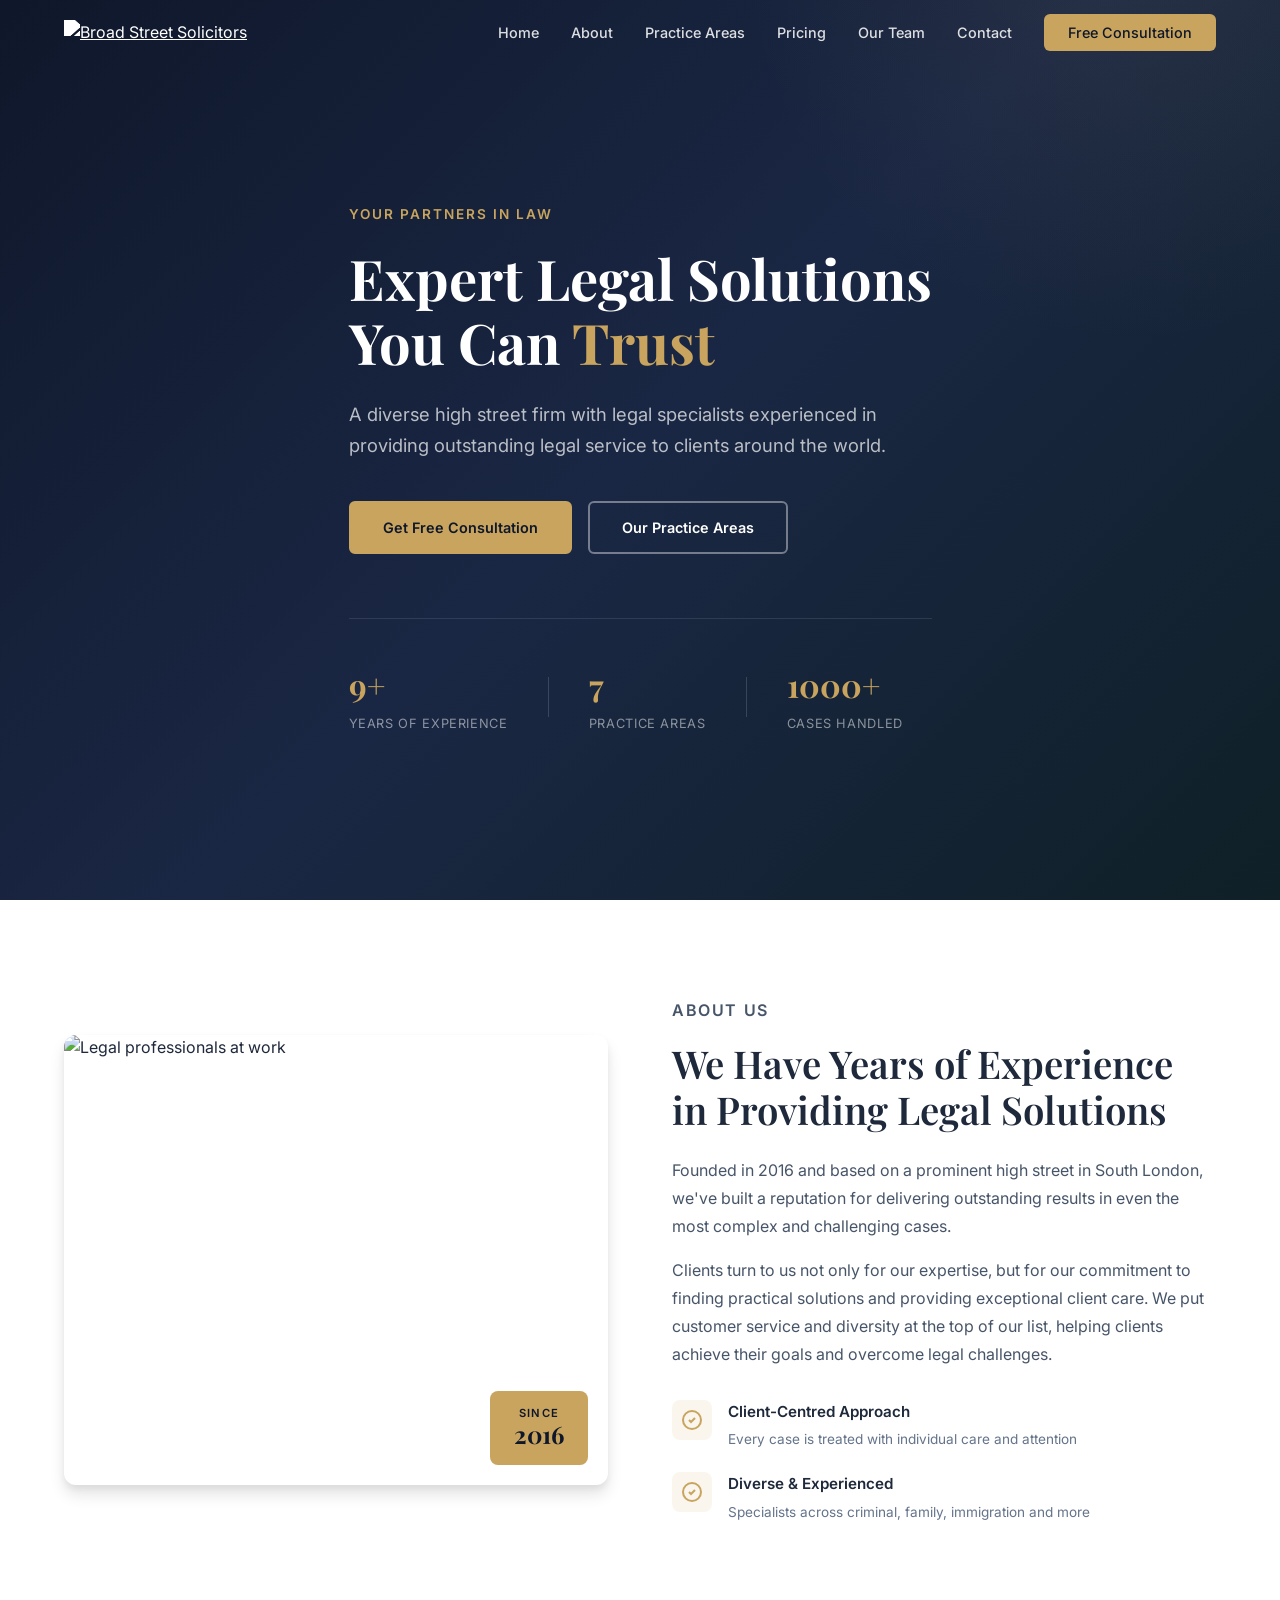
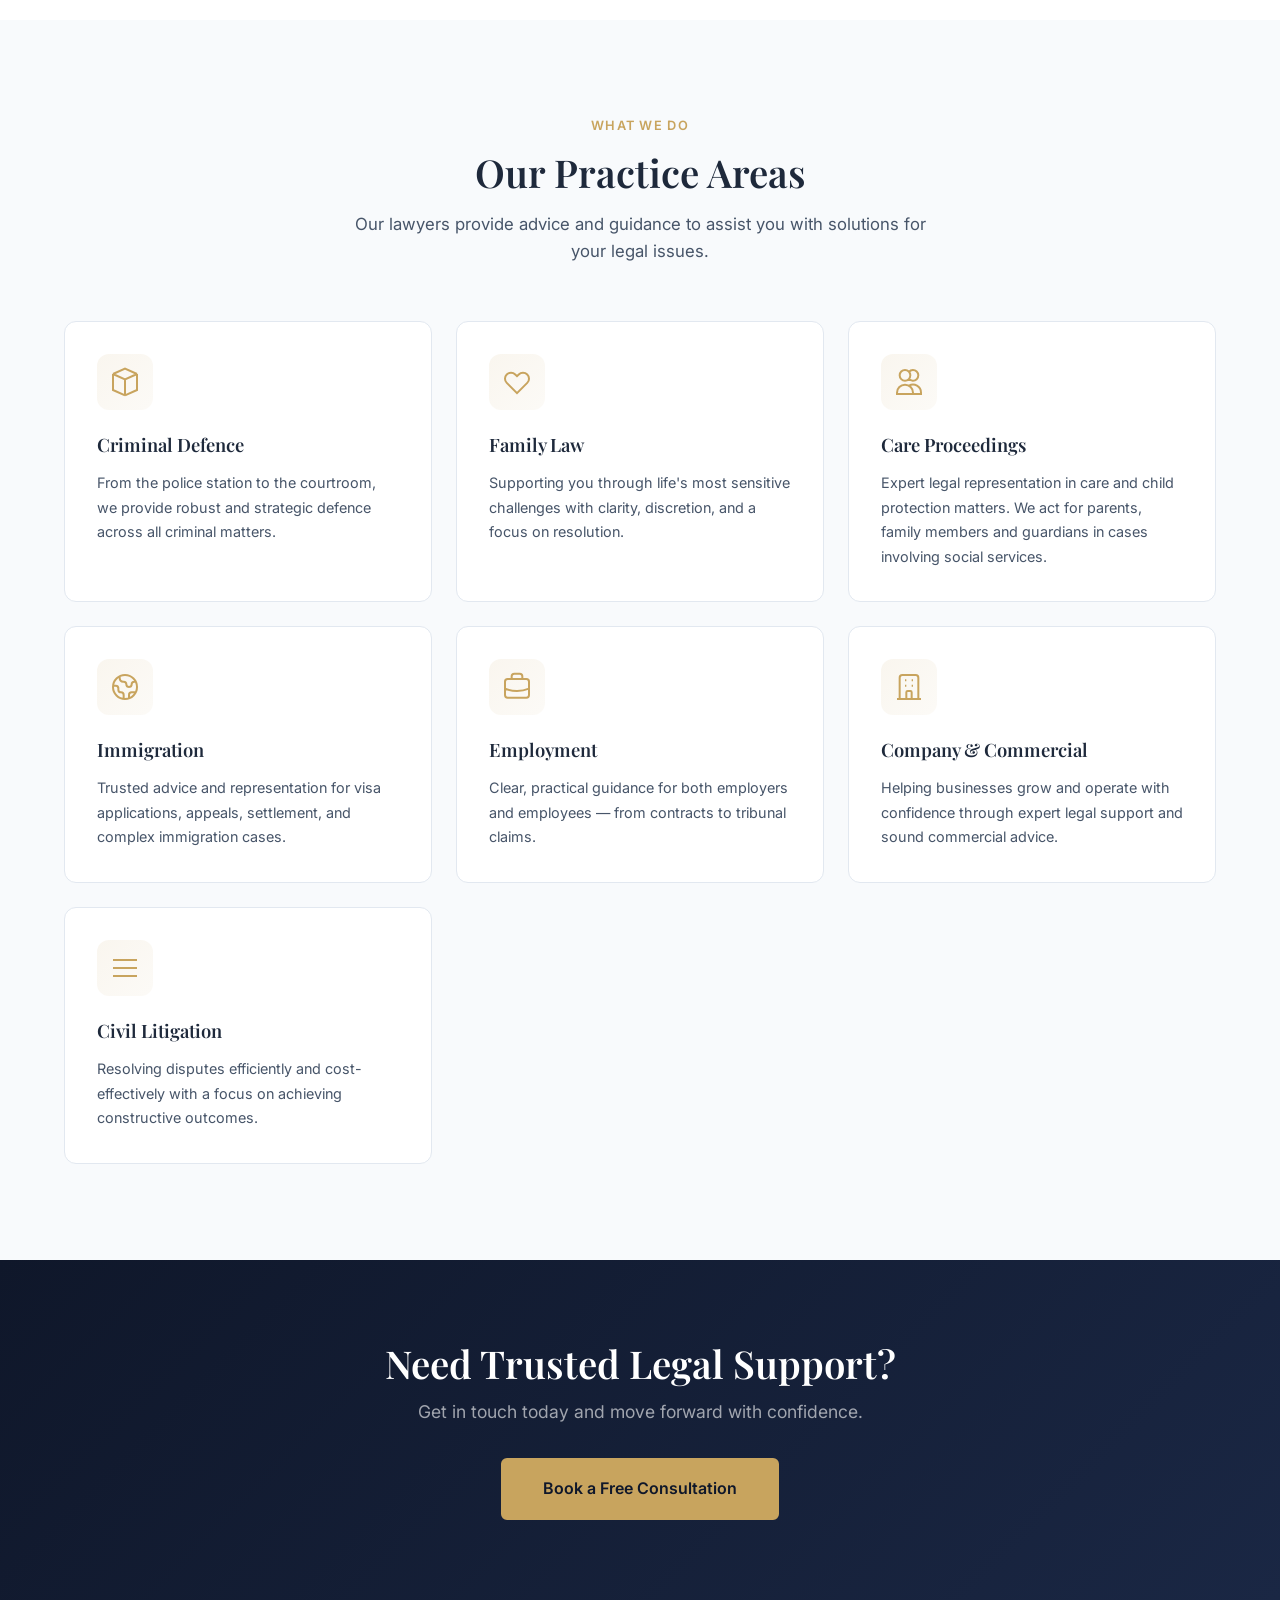
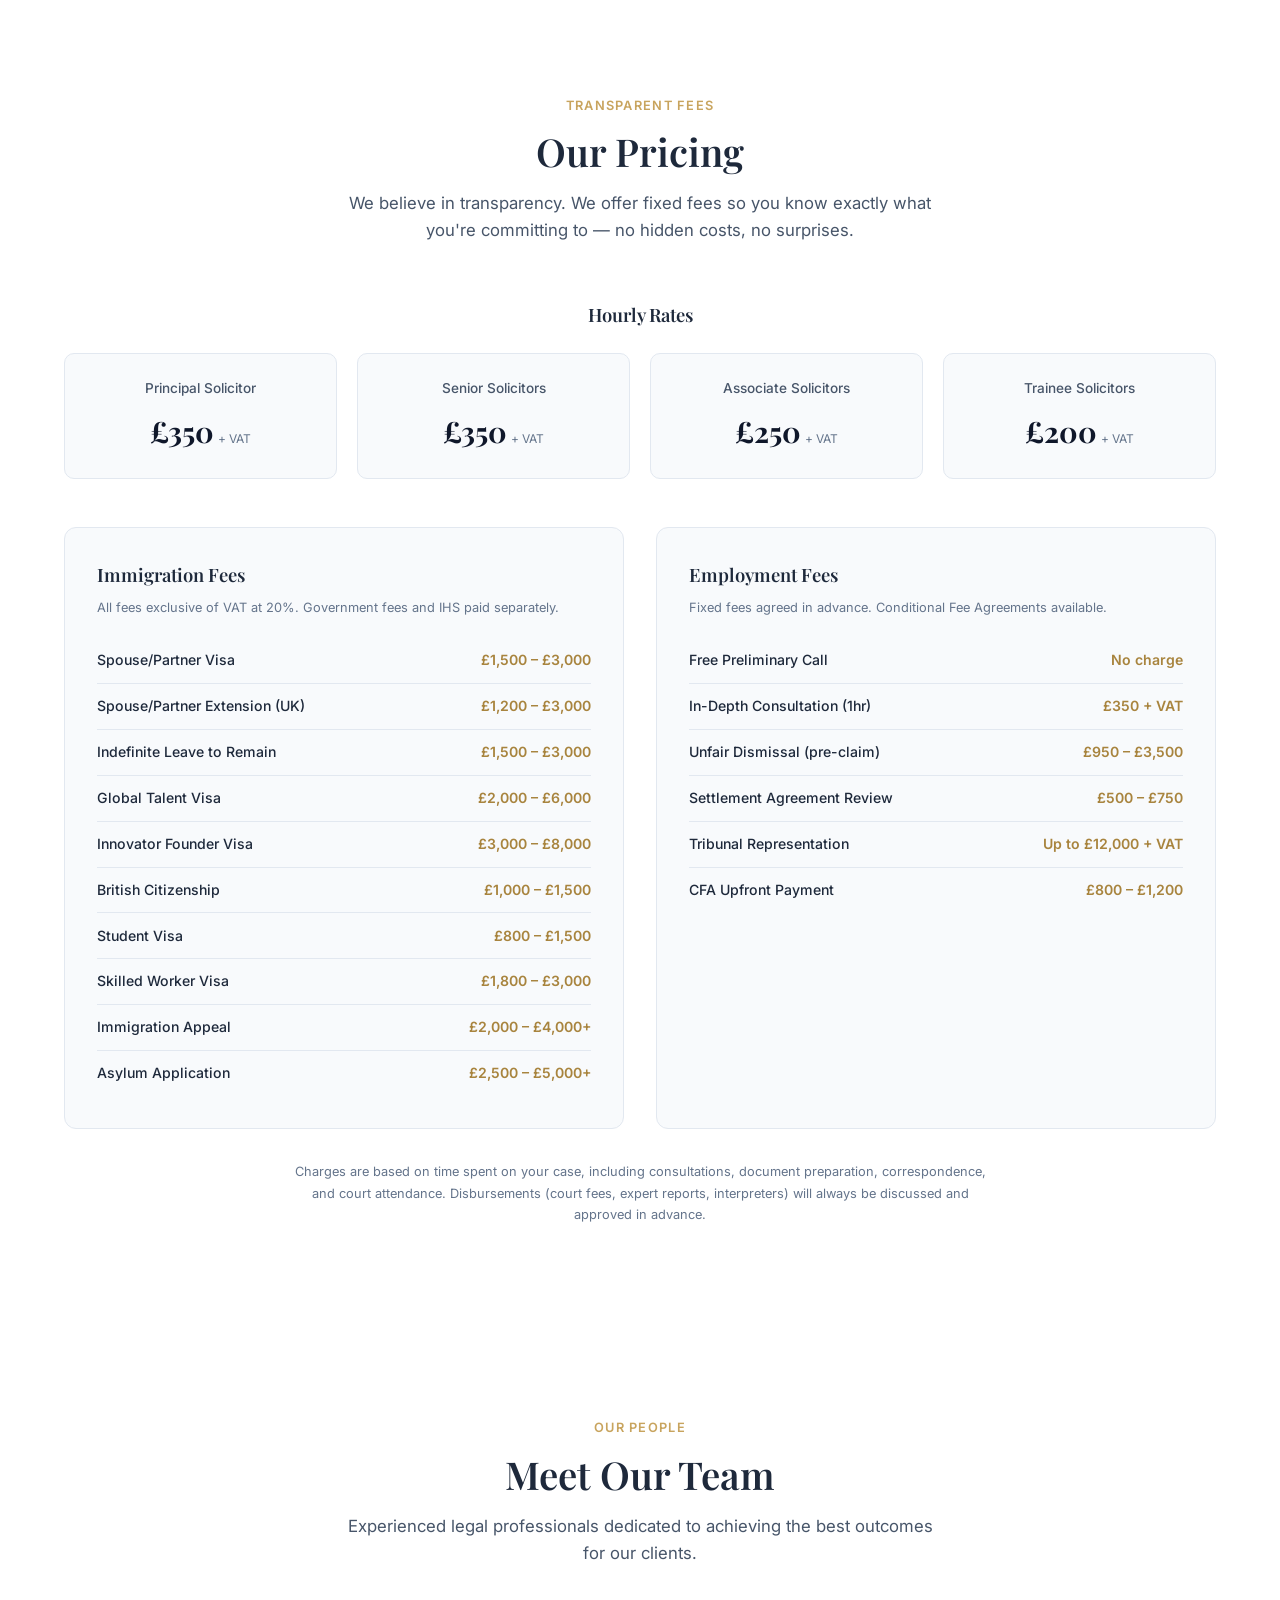
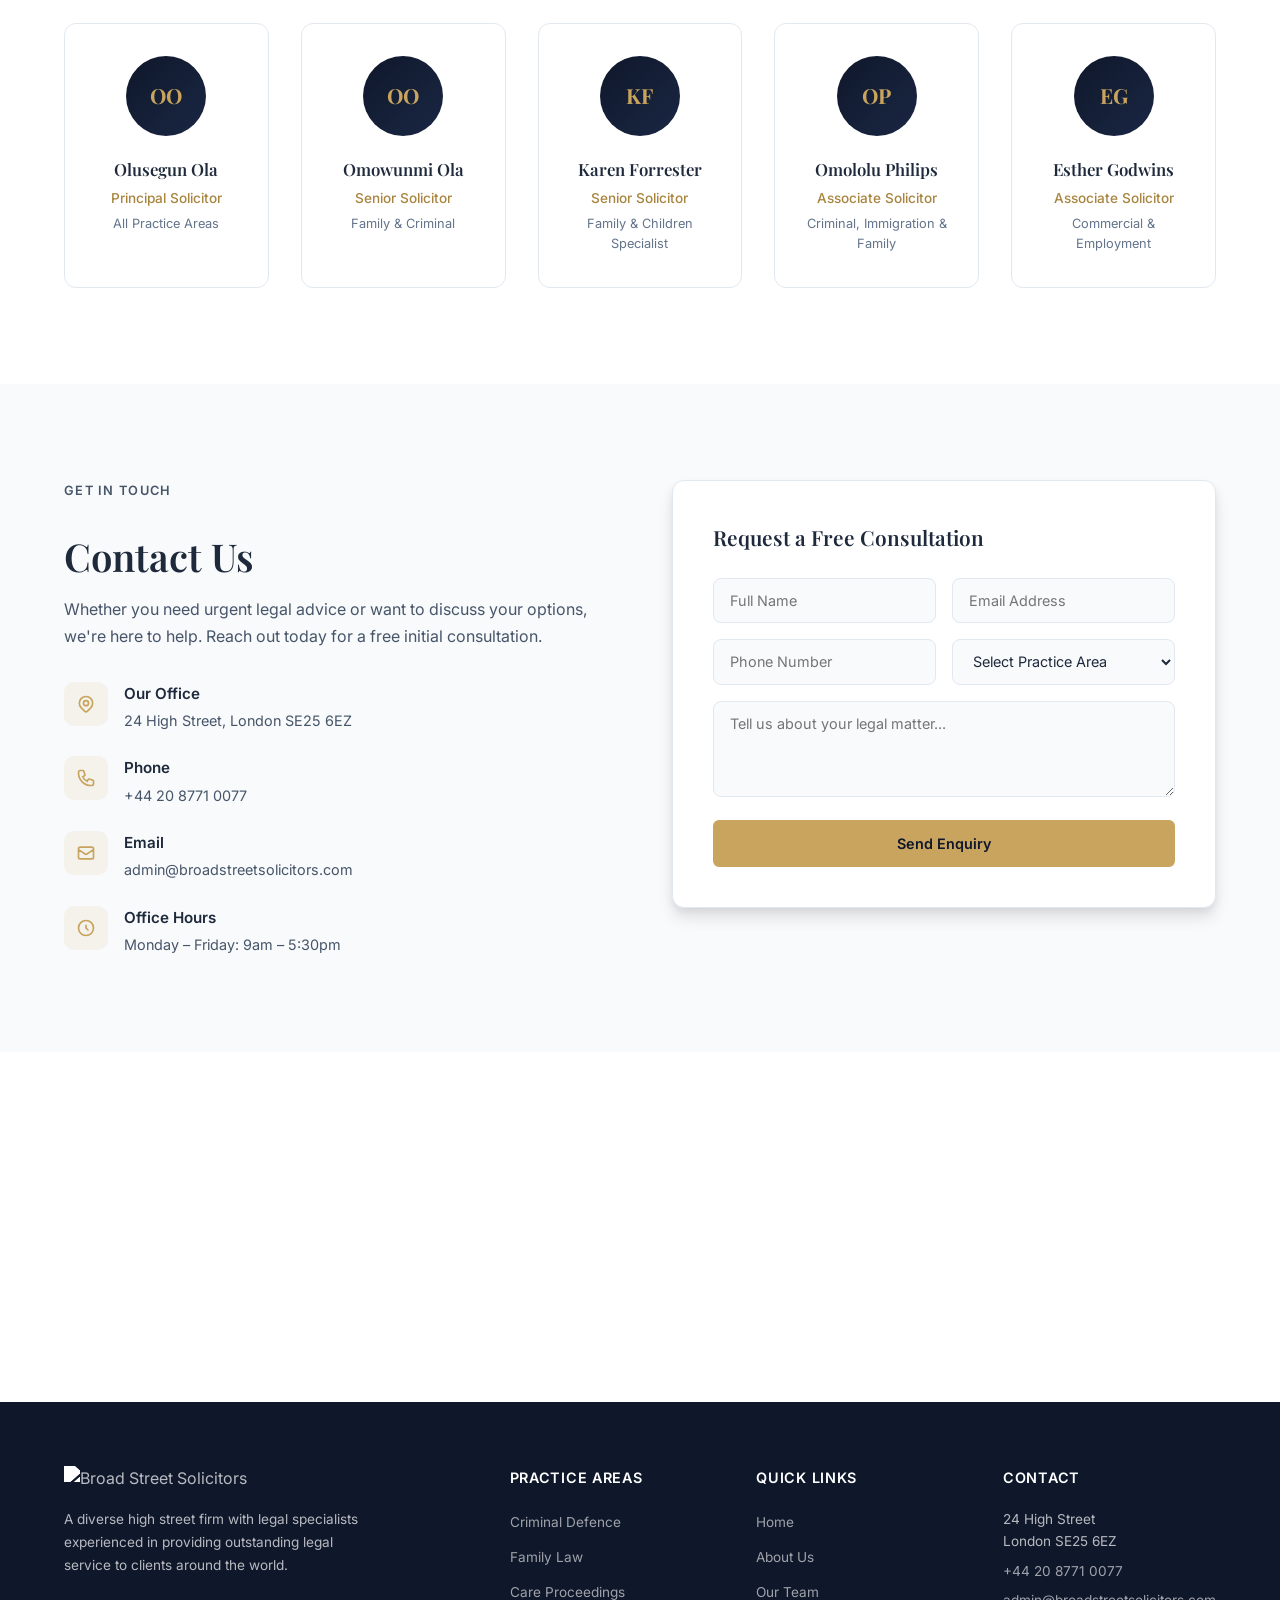
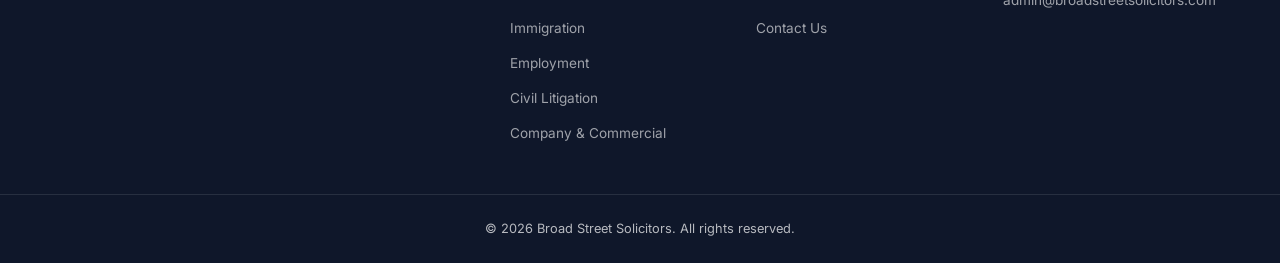
==== index.html @ 49768b93 "Initial commit: Broad Street Solicitors website" ====
<!DOCTYPE html>
<html lang="en">
<head>
  <meta charset="UTF-8">
  <meta name="viewport" content="width=device-width, initial-scale=1.0">
  <title>Broad Street Solicitors – Your Partners in Law</title>
  <link rel="icon" href="https://broadstreetsolicitors.com/wp-content/uploads/2025/07/Broadstreet-Solicitors-Favicon-1.png">
  <link rel="preconnect" href="https://fonts.googleapis.com">
  <link href="https://fonts.googleapis.com/css2?family=Playfair+Display:wght@400;600;700&family=Inter:wght@300;400;500;600&display=swap" rel="stylesheet">
  <link rel="stylesheet" href="style.css">
</head>
<body>

  <!-- Navigation -->
  <nav class="navbar" id="navbar">
    <div class="container nav-container">
      <a href="#" class="logo">
        <img src="https://broadstreetsolicitors.com/wp-content/uploads/2021/11/Broadstreet-Solicitors-Logo-1.png" alt="Broad Street Solicitors">
      </a>
      <button class="nav-toggle" id="navToggle" aria-label="Toggle menu">
        <span></span><span></span><span></span>
      </button>
      <ul class="nav-links" id="navLinks">
        <li><a href="#home">Home</a></li>
        <li><a href="#about">About</a></li>
        <li><a href="#services">Practice Areas</a></li>
        <li><a href="#pricing">Pricing</a></li>
        <li><a href="#team">Our Team</a></li>
        <li><a href="#contact">Contact</a></li>
        <li><a href="#contact" class="nav-cta">Free Consultation</a></li>
      </ul>
    </div>
  </nav>

  <!-- Hero Section -->
  <section class="hero" id="home">
    <div class="hero-overlay"></div>
    <div class="container hero-content">
      <p class="hero-tagline">Your Partners in Law</p>
      <h1>Expert Legal Solutions<br>You Can <span class="highlight">Trust</span></h1>
      <p class="hero-sub">A diverse high street firm with legal specialists experienced in providing outstanding legal service to clients around the world.</p>
      <div class="hero-buttons">
        <a href="#contact" class="btn btn-primary">Get Free Consultation</a>
        <a href="#services" class="btn btn-outline">Our Practice Areas</a>
      </div>
      <div class="hero-stats">
        <div class="stat">
          <span class="stat-number">9+</span>
          <span class="stat-label">Years of Experience</span>
        </div>
        <div class="stat-divider"></div>
        <div class="stat">
          <span class="stat-number">7</span>
          <span class="stat-label">Practice Areas</span>
        </div>
        <div class="stat-divider"></div>
        <div class="stat">
          <span class="stat-number">1000+</span>
          <span class="stat-label">Cases Handled</span>
        </div>
      </div>
    </div>
  </section>

  <!-- About Section -->
  <section class="about" id="about">
    <div class="container about-grid">
      <div class="about-image">
        <div class="about-image-inner">
          <img src="https://broadstreetsolicitors.com/wp-content/uploads/2021/09/p1-2.jpg" alt="Legal professionals at work">
          <div class="about-badge">
            <span class="badge-number">Since</span>
            <span class="badge-year">2016</span>
          </div>
        </div>
      </div>
      <div class="about-text">
        <p class="section-tag">About Us</p>
        <h2>We Have Years of Experience in Providing Legal Solutions</h2>
        <p>Founded in 2016 and based on a prominent high street in South London, we've built a reputation for delivering outstanding results in even the most complex and challenging cases.</p>
        <p>Clients turn to us not only for our expertise, but for our commitment to finding practical solutions and providing exceptional client care. We put customer service and diversity at the top of our list, helping clients achieve their goals and overcome legal challenges.</p>
        <div class="about-features">
          <div class="feature">
            <div class="feature-icon">
              <svg width="24" height="24" fill="none" stroke="currentColor" stroke-width="2" viewBox="0 0 24 24"><path d="M9 12l2 2 4-4m6 2a9 9 0 11-18 0 9 9 0 0118 0z"/></svg>
            </div>
            <div>
              <h4>Client-Centred Approach</h4>
              <p>Every case is treated with individual care and attention</p>
            </div>
          </div>
          <div class="feature">
            <div class="feature-icon">
              <svg width="24" height="24" fill="none" stroke="currentColor" stroke-width="2" viewBox="0 0 24 24"><path d="M9 12l2 2 4-4m6 2a9 9 0 11-18 0 9 9 0 0118 0z"/></svg>
            </div>
            <div>
              <h4>Diverse & Experienced</h4>
              <p>Specialists across criminal, family, immigration and more</p>
            </div>
          </div>
        </div>
      </div>
    </div>
  </section>

  <!-- Practice Areas -->
  <section class="services" id="services">
    <div class="container">
      <div class="section-header">
        <p class="section-tag">What We Do</p>
        <h2>Our Practice Areas</h2>
        <p class="section-desc">Our lawyers provide advice and guidance to assist you with solutions for your legal issues.</p>
      </div>
      <div class="services-grid">
        <div class="service-card">
          <div class="service-icon">
            <svg width="32" height="32" fill="none" stroke="currentColor" stroke-width="1.5" viewBox="0 0 24 24"><path d="M3 6l9 4 9-4M3 6v12l9 4M3 6l9-4 9 4M21 6v12l-9 4M12 10v12"/></svg>
          </div>
          <h3>Criminal Defence</h3>
          <p>From the police station to the courtroom, we provide robust and strategic defence across all criminal matters.</p>
        </div>
        <div class="service-card">
          <div class="service-icon">
            <svg width="32" height="32" fill="none" stroke="currentColor" stroke-width="1.5" viewBox="0 0 24 24"><path d="M4.318 6.318a4.5 4.5 0 000 6.364L12 20.364l7.682-7.682a4.5 4.5 0 00-6.364-6.364L12 7.636l-1.318-1.318a4.5 4.5 0 00-6.364 0z"/></svg>
          </div>
          <h3>Family Law</h3>
          <p>Supporting you through life's most sensitive challenges with clarity, discretion, and a focus on resolution.</p>
        </div>
        <div class="service-card">
          <div class="service-icon">
            <svg width="32" height="32" fill="none" stroke="currentColor" stroke-width="1.5" viewBox="0 0 24 24"><path d="M12 4.354a4 4 0 110 5.292M15 21H3v-1a6 6 0 0112 0v1zm0 0h6v-1a6 6 0 00-9-5.197M13 7a4 4 0 11-8 0 4 4 0 018 0z"/></svg>
          </div>
          <h3>Care Proceedings</h3>
          <p>Expert legal representation in care and child protection matters. We act for parents, family members and guardians in cases involving social services.</p>
        </div>
        <div class="service-card">
          <div class="service-icon">
            <svg width="32" height="32" fill="none" stroke="currentColor" stroke-width="1.5" viewBox="0 0 24 24"><path d="M3.055 11H5a2 2 0 012 2v1a2 2 0 002 2 2 2 0 012 2v2.945M8 3.935V5.5A2.5 2.5 0 0010.5 8h.5a2 2 0 012 2 2 2 0 104 0 2 2 0 012-2h1.064M15 20.488V18a2 2 0 012-2h3.064M21 12a9 9 0 11-18 0 9 9 0 0118 0z"/></svg>
          </div>
          <h3>Immigration</h3>
          <p>Trusted advice and representation for visa applications, appeals, settlement, and complex immigration cases.</p>
        </div>
        <div class="service-card">
          <div class="service-icon">
            <svg width="32" height="32" fill="none" stroke="currentColor" stroke-width="1.5" viewBox="0 0 24 24"><path d="M21 13.255A23.931 23.931 0 0112 15c-3.183 0-6.22-.62-9-1.745M16 6V4a2 2 0 00-2-2h-4a2 2 0 00-2 2v2m4 6h.01M5 20h14a2 2 0 002-2V8a2 2 0 00-2-2H5a2 2 0 00-2 2v10a2 2 0 002 2z"/></svg>
          </div>
          <h3>Employment</h3>
          <p>Clear, practical guidance for both employers and employees — from contracts to tribunal claims.</p>
        </div>
        <div class="service-card">
          <div class="service-icon">
            <svg width="32" height="32" fill="none" stroke="currentColor" stroke-width="1.5" viewBox="0 0 24 24"><path d="M19 21V5a2 2 0 00-2-2H7a2 2 0 00-2 2v16m14 0h2m-2 0h-5m-9 0H3m2 0h5M9 7h1m-1 4h1m4-4h1m-1 4h1m-5 10v-5a1 1 0 011-1h2a1 1 0 011 1v5m-4 0h4"/></svg>
          </div>
          <h3>Company & Commercial</h3>
          <p>Helping businesses grow and operate with confidence through expert legal support and sound commercial advice.</p>
        </div>
        <div class="service-card">
          <div class="service-icon">
            <svg width="32" height="32" fill="none" stroke="currentColor" stroke-width="1.5" viewBox="0 0 24 24"><path d="M3 6h18M3 12h18M3 18h18"/></svg>
          </div>
          <h3>Civil Litigation</h3>
          <p>Resolving disputes efficiently and cost-effectively with a focus on achieving constructive outcomes.</p>
        </div>
      </div>
    </div>
  </section>

  <!-- CTA Banner -->
  <section class="cta-banner">
    <div class="container cta-content">
      <h2>Need Trusted Legal Support?</h2>
      <p>Get in touch today and move forward with confidence.</p>
      <a href="#contact" class="btn btn-primary btn-lg">Book a Free Consultation</a>
    </div>
  </section>

  <!-- Pricing Section -->
  <section class="pricing" id="pricing">
    <div class="container">
      <div class="section-header">
        <p class="section-tag">Transparent Fees</p>
        <h2>Our Pricing</h2>
        <p class="section-desc">We believe in transparency. We offer fixed fees so you know exactly what you're committing to — no hidden costs, no surprises.</p>
      </div>

      <div class="pricing-rates">
        <h3 class="pricing-subtitle">Hourly Rates</h3>
        <div class="rates-grid">
          <div class="rate-card">
            <span class="rate-role">Principal Solicitor</span>
            <span class="rate-price">&pound;350<span class="rate-vat">+ VAT</span></span>
          </div>
          <div class="rate-card">
            <span class="rate-role">Senior Solicitors</span>
            <span class="rate-price">&pound;350<span class="rate-vat">+ VAT</span></span>
          </div>
          <div class="rate-card">
            <span class="rate-role">Associate Solicitors</span>
            <span class="rate-price">&pound;250<span class="rate-vat">+ VAT</span></span>
          </div>
          <div class="rate-card">
            <span class="rate-role">Trainee Solicitors</span>
            <span class="rate-price">&pound;200<span class="rate-vat">+ VAT</span></span>
          </div>
        </div>
      </div>

      <div class="pricing-tables">
        <div class="pricing-table">
          <h3>Immigration Fees</h3>
          <p class="pricing-table-note">All fees exclusive of VAT at 20%. Government fees and IHS paid separately.</p>
          <table>
            <tbody>
              <tr><td>Spouse/Partner Visa</td><td>&pound;1,500 – &pound;3,000</td></tr>
              <tr><td>Spouse/Partner Extension (UK)</td><td>&pound;1,200 – &pound;3,000</td></tr>
              <tr><td>Indefinite Leave to Remain</td><td>&pound;1,500 – &pound;3,000</td></tr>
              <tr><td>Global Talent Visa</td><td>&pound;2,000 – &pound;6,000</td></tr>
              <tr><td>Innovator Founder Visa</td><td>&pound;3,000 – &pound;8,000</td></tr>
              <tr><td>British Citizenship</td><td>&pound;1,000 – &pound;1,500</td></tr>
              <tr><td>Student Visa</td><td>&pound;800 – &pound;1,500</td></tr>
              <tr><td>Skilled Worker Visa</td><td>&pound;1,800 – &pound;3,000</td></tr>
              <tr><td>Immigration Appeal</td><td>&pound;2,000 – &pound;4,000+</td></tr>
              <tr><td>Asylum Application</td><td>&pound;2,500 – &pound;5,000+</td></tr>
            </tbody>
          </table>
        </div>
        <div class="pricing-table">
          <h3>Employment Fees</h3>
          <p class="pricing-table-note">Fixed fees agreed in advance. Conditional Fee Agreements available.</p>
          <table>
            <tbody>
              <tr><td>Free Preliminary Call</td><td>No charge</td></tr>
              <tr><td>In-Depth Consultation (1hr)</td><td>&pound;350 + VAT</td></tr>
              <tr><td>Unfair Dismissal (pre-claim)</td><td>&pound;950 – &pound;3,500</td></tr>
              <tr><td>Settlement Agreement Review</td><td>&pound;500 – &pound;750</td></tr>
              <tr><td>Tribunal Representation</td><td>Up to &pound;12,000 + VAT</td></tr>
              <tr><td>CFA Upfront Payment</td><td>&pound;800 – &pound;1,200</td></tr>
            </tbody>
          </table>
        </div>
      </div>

      <p class="pricing-disclaimer">Charges are based on time spent on your case, including consultations, document preparation, correspondence, and court attendance. Disbursements (court fees, expert reports, interpreters) will always be discussed and approved in advance.</p>
    </div>
  </section>

  <!-- Team Section -->
  <section class="team" id="team">
    <div class="container">
      <div class="section-header">
        <p class="section-tag">Our People</p>
        <h2>Meet Our Team</h2>
        <p class="section-desc">Experienced legal professionals dedicated to achieving the best outcomes for our clients.</p>
      </div>
      <div class="team-grid">
        <div class="team-card">
          <div class="team-avatar">OO</div>
          <h3>Olusegun Ola</h3>
          <p class="team-role">Principal Solicitor</p>
          <p class="team-areas">All Practice Areas</p>
        </div>
        <div class="team-card">
          <div class="team-avatar">OO</div>
          <h3>Omowunmi Ola</h3>
          <p class="team-role">Senior Solicitor</p>
          <p class="team-areas">Family & Criminal</p>
        </div>
        <div class="team-card">
          <div class="team-avatar">KF</div>
          <h3>Karen Forrester</h3>
          <p class="team-role">Senior Solicitor</p>
          <p class="team-areas">Family & Children Specialist</p>
        </div>
        <div class="team-card">
          <div class="team-avatar">OP</div>
          <h3>Omololu Philips</h3>
          <p class="team-role">Associate Solicitor</p>
          <p class="team-areas">Criminal, Immigration & Family</p>
        </div>
        <div class="team-card">
          <div class="team-avatar">EG</div>
          <h3>Esther Godwins</h3>
          <p class="team-role">Associate Solicitor</p>
          <p class="team-areas">Commercial & Employment</p>
        </div>
      </div>
    </div>
  </section>

  <!-- Contact Section -->
  <section class="contact" id="contact">
    <div class="container contact-grid">
      <div class="contact-info">
        <p class="section-tag">Get In Touch</p>
        <h2>Contact Us</h2>
        <p>Whether you need urgent legal advice or want to discuss your options, we're here to help. Reach out today for a free initial consultation.</p>
        <div class="contact-details">
          <div class="contact-item">
            <div class="contact-icon">
              <svg width="20" height="20" fill="none" stroke="currentColor" stroke-width="2" viewBox="0 0 24 24"><path d="M17.657 16.657L13.414 20.9a1.998 1.998 0 01-2.827 0l-4.244-4.243a8 8 0 1111.314 0z"/><path d="M15 11a3 3 0 11-6 0 3 3 0 016 0z"/></svg>
            </div>
            <div>
              <h4>Our Office</h4>
              <p>24 High Street, London SE25 6EZ</p>
            </div>
          </div>
          <div class="contact-item">
            <div class="contact-icon">
              <svg width="20" height="20" fill="none" stroke="currentColor" stroke-width="2" viewBox="0 0 24 24"><path d="M3 5a2 2 0 012-2h3.28a1 1 0 01.948.684l1.498 4.493a1 1 0 01-.502 1.21l-2.257 1.13a11.042 11.042 0 005.516 5.516l1.13-2.257a1 1 0 011.21-.502l4.493 1.498a1 1 0 01.684.949V19a2 2 0 01-2 2h-1C9.716 21 3 14.284 3 6V5z"/></svg>
            </div>
            <div>
              <h4>Phone</h4>
              <p><a href="tel:+442087710077">+44 20 8771 0077</a></p>
            </div>
          </div>
          <div class="contact-item">
            <div class="contact-icon">
              <svg width="20" height="20" fill="none" stroke="currentColor" stroke-width="2" viewBox="0 0 24 24"><path d="M3 8l7.89 5.26a2 2 0 002.22 0L21 8M5 19h14a2 2 0 002-2V7a2 2 0 00-2-2H5a2 2 0 00-2 2v10a2 2 0 002 2z"/></svg>
            </div>
            <div>
              <h4>Email</h4>
              <p><a href="mailto:admin@broadstreetsolicitors.com">admin@broadstreetsolicitors.com</a></p>
            </div>
          </div>
          <div class="contact-item">
            <div class="contact-icon">
              <svg width="20" height="20" fill="none" stroke="currentColor" stroke-width="2" viewBox="0 0 24 24"><path d="M12 8v4l3 3m6-3a9 9 0 11-18 0 9 9 0 0118 0z"/></svg>
            </div>
            <div>
              <h4>Office Hours</h4>
              <p>Monday – Friday: 9am – 5:30pm</p>
            </div>
          </div>
        </div>
      </div>
      <div class="contact-form-wrap">
        <form class="contact-form" onsubmit="event.preventDefault(); alert('Thank you for your enquiry. We will be in touch shortly.');">
          <h3>Request a Free Consultation</h3>
          <div class="form-row">
            <input type="text" placeholder="Full Name" required>
            <input type="email" placeholder="Email Address" required>
          </div>
          <div class="form-row">
            <input type="tel" placeholder="Phone Number">
            <select>
              <option value="">Select Practice Area</option>
              <option>Criminal Defence</option>
              <option>Family Law</option>
              <option>Care Proceedings</option>
              <option>Immigration</option>
              <option>Employment</option>
              <option>Company & Commercial</option>
              <option>Civil Litigation</option>
            </select>
          </div>
          <textarea placeholder="Tell us about your legal matter..." rows="4"></textarea>
          <button type="submit" class="btn btn-primary btn-full">Send Enquiry</button>
        </form>
      </div>
    </div>
  </section>

  <!-- Map -->
  <section class="map">
    <iframe src="https://www.google.com/maps/embed?pb=!1m18!1m12!1m3!1d2492.7!2d-0.0729!3d51.3983!2m3!1f0!2f0!3f0!3m2!1i1024!2i768!4f13.1!3m3!1m2!1s0x4876073c52e0e6c1%3A0x2c7a0a9e8f8e1e0a!2s24%20High%20St%2C%20London%20SE25%206EZ!5e0!3m2!1sen!2suk!4v1" width="100%" height="350" style="border:0;" allowfullscreen="" loading="lazy"></iframe>
  </section>

  <!-- Footer -->
  <footer class="footer">
    <div class="container footer-grid">
      <div class="footer-brand">
        <img src="https://broadstreetsolicitors.com/wp-content/uploads/2021/11/Broadstreet-Solicitors-Logo-1.png" alt="Broad Street Solicitors" class="footer-logo">
        <p>A diverse high street firm with legal specialists experienced in providing outstanding legal service to clients around the world.</p>
      </div>
      <div class="footer-links">
        <h4>Practice Areas</h4>
        <ul>
          <li><a href="#services">Criminal Defence</a></li>
          <li><a href="#services">Family Law</a></li>
          <li><a href="#services">Care Proceedings</a></li>
          <li><a href="#services">Immigration</a></li>
          <li><a href="#services">Employment</a></li>
          <li><a href="#services">Civil Litigation</a></li>
          <li><a href="#services">Company & Commercial</a></li>
        </ul>
      </div>
      <div class="footer-links">
        <h4>Quick Links</h4>
        <ul>
          <li><a href="#home">Home</a></li>
          <li><a href="#about">About Us</a></li>
          <li><a href="#team">Our Team</a></li>
          <li><a href="#contact">Contact Us</a></li>
        </ul>
      </div>
      <div class="footer-contact">
        <h4>Contact</h4>
        <p>24 High Street<br>London SE25 6EZ</p>
        <p><a href="tel:+442087710077">+44 20 8771 0077</a></p>
        <p><a href="mailto:admin@broadstreetsolicitors.com">admin@broadstreetsolicitors.com</a></p>
      </div>
    </div>
    <div class="footer-bottom">
      <div class="container">
        <p>&copy; 2026 Broad Street Solicitors. All rights reserved.</p>
      </div>
    </div>
  </footer>

  <script>
    // Navbar scroll effect
    window.addEventListener('scroll', () => {
      document.getElementById('navbar').classList.toggle('scrolled', window.scrollY > 50);
    });

    // Mobile menu toggle
    document.getElementById('navToggle').addEventListener('click', () => {
      document.getElementById('navLinks').classList.toggle('active');
      document.getElementById('navToggle').classList.toggle('active');
    });

    // Close mobile menu on link click
    document.querySelectorAll('.nav-links a').forEach(link => {
      link.addEventListener('click', () => {
        document.getElementById('navLinks').classList.remove('active');
        document.getElementById('navToggle').classList.remove('active');
      });
    });

    // Smooth scroll
    document.querySelectorAll('a[href^="#"]').forEach(anchor => {
      anchor.addEventListener('click', function(e) {
        e.preventDefault();
        const target = document.querySelector(this.getAttribute('href'));
        if (target) {
          target.scrollIntoView({ behavior: 'smooth', block: 'start' });
        }
      });
    });

    // Scroll reveal animation
    const observer = new IntersectionObserver((entries) => {
      entries.forEach(entry => {
        if (entry.isIntersecting) {
          entry.target.classList.add('revealed');
        }
      });
    }, { threshold: 0.1 });

    document.querySelectorAll('.service-card, .team-card, .about-text, .about-image, .contact-info, .contact-form-wrap').forEach(el => {
      el.classList.add('reveal');
      observer.observe(el);
    });
  </script>
</body>
</html>
---- style.css ----
/* ==========================================
   Broad Street Solicitors - Modern Redesign
   ========================================== */

:root {
  --navy: #0f172a;
  --navy-light: #1e293b;
  --gold: #c8a45e;
  --gold-light: #dbb978;
  --gold-dark: #a8843e;
  --teal: #0d9488;
  --teal-light: #14b8a6;
  --white: #ffffff;
  --gray-50: #f8fafc;
  --gray-100: #f1f5f9;
  --gray-200: #e2e8f0;
  --gray-400: #94a3b8;
  --gray-500: #64748b;
  --gray-600: #475569;
  --gray-700: #334155;
  --gray-800: #1e293b;
  --gray-900: #0f172a;
  --text: #1e293b;
  --text-light: #475569;
  --radius: 8px;
  --shadow: 0 1px 3px rgba(0,0,0,0.08), 0 1px 2px rgba(0,0,0,0.06);
  --shadow-md: 0 4px 6px rgba(0,0,0,0.07), 0 2px 4px rgba(0,0,0,0.06);
  --shadow-lg: 0 10px 15px rgba(0,0,0,0.1), 0 4px 6px rgba(0,0,0,0.05);
}

* { margin: 0; padding: 0; box-sizing: border-box; }

html { scroll-behavior: smooth; scroll-padding-top: 80px; }

body {
  font-family: 'Inter', -apple-system, BlinkMacSystemFont, sans-serif;
  color: var(--text);
  line-height: 1.6;
  -webkit-font-smoothing: antialiased;
}

.container {
  max-width: 1200px;
  margin: 0 auto;
  padding: 0 24px;
}

/* ==========================================
   Typography
   ========================================== */

h1, h2, h3 { font-family: 'Playfair Display', Georgia, serif; }

h1 { font-size: clamp(2.2rem, 5vw, 3.5rem); line-height: 1.15; font-weight: 700; }
h2 { font-size: clamp(1.8rem, 3vw, 2.5rem); line-height: 1.2; font-weight: 600; }
h3 { font-size: 1.25rem; font-weight: 600; }
h4 { font-family: 'Inter', sans-serif; font-size: 0.95rem; font-weight: 600; }

.section-tag {
  font-family: 'Inter', sans-serif;
  font-size: 0.8rem;
  font-weight: 600;
  text-transform: uppercase;
  letter-spacing: 0.1em;
  color: var(--gold);
  margin-bottom: 0.75rem;
}

.section-header {
  text-align: center;
  max-width: 600px;
  margin: 0 auto 3.5rem;
}

.section-desc {
  color: var(--text-light);
  margin-top: 1rem;
  font-size: 1.05rem;
}

/* ==========================================
   Buttons
   ========================================== */

.btn {
  display: inline-flex;
  align-items: center;
  justify-content: center;
  padding: 0.8rem 2rem;
  border-radius: 6px;
  font-family: 'Inter', sans-serif;
  font-size: 0.9rem;
  font-weight: 600;
  text-decoration: none;
  border: 2px solid transparent;
  cursor: pointer;
  transition: all 0.3s ease;
}

.btn-primary {
  background: var(--gold);
  color: var(--navy);
  border-color: var(--gold);
}

.btn-primary:hover {
  background: var(--gold-light);
  border-color: var(--gold-light);
  transform: translateY(-1px);
  box-shadow: 0 4px 12px rgba(200, 164, 94, 0.3);
}

.btn-outline {
  background: transparent;
  color: var(--white);
  border-color: rgba(255,255,255,0.4);
}

.btn-outline:hover {
  background: rgba(255,255,255,0.1);
  border-color: var(--white);
}

.btn-lg { padding: 1rem 2.5rem; font-size: 1rem; }
.btn-full { width: 100%; }

/* ==========================================
   Navigation
   ========================================== */

.navbar {
  position: fixed;
  top: 0;
  left: 0;
  right: 0;
  z-index: 1000;
  padding: 1.25rem 0;
  transition: all 0.3s ease;
}

.navbar.scrolled {
  background: rgba(15, 23, 42, 0.95);
  backdrop-filter: blur(12px);
  padding: 0.75rem 0;
  box-shadow: 0 2px 20px rgba(0,0,0,0.15);
}

.nav-container {
  display: flex;
  align-items: center;
  justify-content: space-between;
}

.logo img {
  height: 45px;
  filter: brightness(0) invert(1);
}

.navbar.scrolled .logo img { height: 38px; }

.nav-links {
  display: flex;
  align-items: center;
  list-style: none;
  gap: 2rem;
}

.nav-links a {
  color: rgba(255,255,255,0.85);
  text-decoration: none;
  font-size: 0.9rem;
  font-weight: 500;
  transition: color 0.2s;
}

.nav-links a:hover { color: var(--gold); }

.nav-cta {
  background: var(--gold) !important;
  color: var(--navy) !important;
  padding: 0.6rem 1.5rem;
  border-radius: 6px;
}

.nav-cta:hover {
  background: var(--gold-light) !important;
}

.nav-toggle {
  display: none;
  background: none;
  border: none;
  cursor: pointer;
  padding: 4px;
}

.nav-toggle span {
  display: block;
  width: 24px;
  height: 2px;
  background: white;
  margin: 5px 0;
  transition: all 0.3s;
}

.nav-toggle.active span:nth-child(1) { transform: translateY(7px) rotate(45deg); }
.nav-toggle.active span:nth-child(2) { opacity: 0; }
.nav-toggle.active span:nth-child(3) { transform: translateY(-7px) rotate(-45deg); }

/* ==========================================
   Hero
   ========================================== */

.hero {
  position: relative;
  min-height: 100vh;
  display: flex;
  align-items: center;
  background: linear-gradient(135deg, #0f172a 0%, #1a2744 50%, #0f2027 100%);
  overflow: hidden;
}

.hero::before {
  content: '';
  position: absolute;
  top: -50%;
  right: -20%;
  width: 800px;
  height: 800px;
  background: radial-gradient(circle, rgba(200, 164, 94, 0.08) 0%, transparent 70%);
  border-radius: 50%;
}

.hero-content {
  position: relative;
  z-index: 2;
  color: var(--white);
  padding: 120px 0 80px;
  max-width: 750px;
}

.hero-tagline {
  font-size: 0.85rem;
  font-weight: 600;
  text-transform: uppercase;
  letter-spacing: 0.15em;
  color: var(--gold);
  margin-bottom: 1.25rem;
}

.highlight { color: var(--gold); }

.hero-sub {
  font-size: 1.15rem;
  color: rgba(255,255,255,0.7);
  margin-top: 1.5rem;
  max-width: 580px;
  line-height: 1.7;
}

.hero-buttons {
  display: flex;
  gap: 1rem;
  margin-top: 2.5rem;
  flex-wrap: wrap;
}

.hero-stats {
  display: flex;
  align-items: center;
  gap: 2.5rem;
  margin-top: 4rem;
  padding-top: 2.5rem;
  border-top: 1px solid rgba(255,255,255,0.1);
}

.stat-number {
  display: block;
  font-family: 'Playfair Display', serif;
  font-size: 2rem;
  font-weight: 700;
  color: var(--gold);
}

.stat-label {
  font-size: 0.8rem;
  color: rgba(255,255,255,0.5);
  text-transform: uppercase;
  letter-spacing: 0.05em;
}

.stat-divider {
  width: 1px;
  height: 40px;
  background: rgba(255,255,255,0.15);
}

/* ==========================================
   About
   ========================================== */

.about {
  padding: 6rem 0;
  background: var(--white);
}

.about-grid {
  display: grid;
  grid-template-columns: 1fr 1fr;
  gap: 4rem;
  align-items: center;
}

.about-image-inner {
  position: relative;
  border-radius: 12px;
  overflow: hidden;
  box-shadow: var(--shadow-lg);
}

.about-image-inner img {
  width: 100%;
  height: 450px;
  object-fit: cover;
  display: block;
}

.about-badge {
  position: absolute;
  bottom: 20px;
  right: 20px;
  background: var(--gold);
  color: var(--navy);
  padding: 1rem 1.5rem;
  border-radius: 8px;
  text-align: center;
  line-height: 1.2;
}

.badge-number {
  display: block;
  font-size: 0.7rem;
  font-weight: 600;
  text-transform: uppercase;
  letter-spacing: 0.1em;
}

.badge-year {
  display: block;
  font-family: 'Playfair Display', serif;
  font-size: 1.5rem;
  font-weight: 700;
}

.about-text h2 { margin-bottom: 1.5rem; }

.about-text p {
  color: var(--text-light);
  margin-bottom: 1rem;
  font-size: 1rem;
  line-height: 1.75;
}

.about-features {
  margin-top: 2rem;
  display: flex;
  flex-direction: column;
  gap: 1.25rem;
}

.feature {
  display: flex;
  gap: 1rem;
  align-items: flex-start;
}

.feature-icon {
  flex-shrink: 0;
  width: 40px;
  height: 40px;
  background: rgba(200, 164, 94, 0.1);
  border-radius: 8px;
  display: flex;
  align-items: center;
  justify-content: center;
  color: var(--gold);
}

.feature h4 { margin-bottom: 0.25rem; }
.feature p { font-size: 0.85rem; color: var(--gray-500); margin: 0; }

/* ==========================================
   Services / Practice Areas
   ========================================== */

.services {
  padding: 6rem 0;
  background: var(--gray-50);
}

.services-grid {
  display: grid;
  grid-template-columns: repeat(auto-fit, minmax(300px, 1fr));
  gap: 1.5rem;
}

.service-card {
  background: var(--white);
  padding: 2rem;
  border-radius: 12px;
  border: 1px solid var(--gray-200);
  transition: all 0.3s ease;
}

.service-card:hover {
  transform: translateY(-4px);
  box-shadow: var(--shadow-lg);
  border-color: var(--gold);
}

.service-icon {
  width: 56px;
  height: 56px;
  background: linear-gradient(135deg, rgba(200, 164, 94, 0.1), rgba(200, 164, 94, 0.05));
  border-radius: 12px;
  display: flex;
  align-items: center;
  justify-content: center;
  color: var(--gold);
  margin-bottom: 1.25rem;
}

.service-card h3 {
  margin-bottom: 0.75rem;
  font-size: 1.15rem;
}

.service-card p {
  color: var(--text-light);
  font-size: 0.9rem;
  line-height: 1.7;
}

/* ==========================================
   CTA Banner
   ========================================== */

.cta-banner {
  padding: 5rem 0;
  background: linear-gradient(135deg, var(--navy) 0%, #1a2744 100%);
  text-align: center;
}

.cta-content h2 {
  color: var(--white);
  margin-bottom: 0.75rem;
}

.cta-content p {
  color: rgba(255,255,255,0.6);
  font-size: 1.1rem;
  margin-bottom: 2rem;
}

/* ==========================================
   Pricing
   ========================================== */

.pricing {
  padding: 6rem 0;
  background: var(--white);
}

.pricing-subtitle {
  text-align: center;
  margin-bottom: 1.5rem;
  font-size: 1.15rem;
}

.rates-grid {
  display: grid;
  grid-template-columns: repeat(auto-fit, minmax(220px, 1fr));
  gap: 1.25rem;
  margin-bottom: 3rem;
}

.rate-card {
  background: var(--gray-50);
  border: 1px solid var(--gray-200);
  border-radius: 10px;
  padding: 1.5rem;
  text-align: center;
  transition: all 0.3s ease;
}

.rate-card:hover {
  border-color: var(--gold);
  transform: translateY(-2px);
  box-shadow: var(--shadow-md);
}

.rate-role {
  display: block;
  font-size: 0.85rem;
  color: var(--text-light);
  font-weight: 500;
  margin-bottom: 0.5rem;
}

.rate-price {
  font-family: 'Playfair Display', serif;
  font-size: 1.8rem;
  font-weight: 700;
  color: var(--navy);
}

.rate-vat {
  font-family: 'Inter', sans-serif;
  font-size: 0.75rem;
  font-weight: 400;
  color: var(--gray-500);
  margin-left: 0.25rem;
}

.pricing-tables {
  display: grid;
  grid-template-columns: 1fr 1fr;
  gap: 2rem;
  margin-bottom: 2rem;
}

.pricing-table {
  background: var(--gray-50);
  border: 1px solid var(--gray-200);
  border-radius: 12px;
  padding: 2rem;
}

.pricing-table h3 {
  font-size: 1.15rem;
  margin-bottom: 0.5rem;
}

.pricing-table-note {
  font-size: 0.8rem;
  color: var(--gray-500);
  margin-bottom: 1.25rem;
}

.pricing-table table {
  width: 100%;
  border-collapse: collapse;
}

.pricing-table td {
  padding: 0.7rem 0;
  border-bottom: 1px solid var(--gray-200);
  font-size: 0.88rem;
}

.pricing-table td:first-child {
  color: var(--text);
  font-weight: 500;
}

.pricing-table td:last-child {
  text-align: right;
  color: var(--gold-dark);
  font-weight: 600;
  white-space: nowrap;
}

.pricing-table tr:last-child td {
  border-bottom: none;
}

.pricing-disclaimer {
  text-align: center;
  font-size: 0.8rem;
  color: var(--gray-500);
  max-width: 700px;
  margin: 0 auto;
  line-height: 1.7;
}

@media (max-width: 640px) {
  .pricing-tables { grid-template-columns: 1fr; }
  .rates-grid { grid-template-columns: 1fr 1fr; }
}

/* ==========================================
   Team
   ========================================== */

.team {
  padding: 6rem 0;
  background: var(--white);
}

.team-grid {
  display: grid;
  grid-template-columns: repeat(auto-fit, minmax(200px, 1fr));
  gap: 2rem;
}

.team-card {
  text-align: center;
  padding: 2rem 1.5rem;
  border-radius: 12px;
  border: 1px solid var(--gray-200);
  transition: all 0.3s ease;
}

.team-card:hover {
  transform: translateY(-4px);
  box-shadow: var(--shadow-lg);
  border-color: var(--gold);
}

.team-avatar {
  width: 80px;
  height: 80px;
  border-radius: 50%;
  background: linear-gradient(135deg, var(--navy), #1a2744);
  color: var(--gold);
  font-family: 'Playfair Display', serif;
  font-size: 1.3rem;
  font-weight: 700;
  display: flex;
  align-items: center;
  justify-content: center;
  margin: 0 auto 1.25rem;
}

.team-card h3 {
  font-size: 1.05rem;
  margin-bottom: 0.35rem;
}

.team-role {
  color: var(--gold-dark);
  font-size: 0.85rem;
  font-weight: 500;
  margin-bottom: 0.25rem;
}

.team-areas {
  color: var(--gray-500);
  font-size: 0.8rem;
}

/* ==========================================
   Contact
   ========================================== */

.contact {
  padding: 6rem 0;
  background: var(--gray-50);
}

.contact-grid {
  display: grid;
  grid-template-columns: 1fr 1fr;
  gap: 4rem;
  align-items: start;
}

.contact-info h2 { margin-bottom: 1rem; }

.contact-info > p {
  color: var(--text-light);
  margin-bottom: 2rem;
  line-height: 1.7;
}

.contact-details {
  display: flex;
  flex-direction: column;
  gap: 1.5rem;
}

.contact-item {
  display: flex;
  gap: 1rem;
  align-items: flex-start;
}

.contact-icon {
  flex-shrink: 0;
  width: 44px;
  height: 44px;
  background: rgba(200, 164, 94, 0.1);
  border-radius: 10px;
  display: flex;
  align-items: center;
  justify-content: center;
  color: var(--gold);
}

.contact-item h4 { margin-bottom: 0.2rem; }
.contact-item p { color: var(--text-light); font-size: 0.9rem; margin: 0; }
.contact-item a { color: var(--text-light); text-decoration: none; }
.contact-item a:hover { color: var(--gold); }

.contact-form-wrap {
  background: var(--white);
  padding: 2.5rem;
  border-radius: 12px;
  box-shadow: var(--shadow-lg);
  border: 1px solid var(--gray-200);
}

.contact-form h3 {
  margin-bottom: 1.5rem;
  font-size: 1.3rem;
}

.form-row {
  display: grid;
  grid-template-columns: 1fr 1fr;
  gap: 1rem;
  margin-bottom: 1rem;
}

.contact-form input,
.contact-form select,
.contact-form textarea {
  width: 100%;
  padding: 0.8rem 1rem;
  border: 1px solid var(--gray-200);
  border-radius: 8px;
  font-family: 'Inter', sans-serif;
  font-size: 0.9rem;
  color: var(--text);
  background: var(--gray-50);
  transition: border-color 0.2s;
  outline: none;
}

.contact-form input:focus,
.contact-form select:focus,
.contact-form textarea:focus {
  border-color: var(--gold);
  background: var(--white);
}

.contact-form textarea {
  margin-bottom: 1rem;
  resize: vertical;
}

.contact-form select { cursor: pointer; }

/* ==========================================
   Map
   ========================================== */

.map { line-height: 0; }
.map iframe { display: block; }

/* ==========================================
   Footer
   ========================================== */

.footer {
  background: var(--navy);
  color: rgba(255,255,255,0.7);
  padding: 4rem 0 0;
}

.footer-grid {
  display: grid;
  grid-template-columns: 2fr 1fr 1fr 1fr;
  gap: 3rem;
}

.footer-logo {
  height: 40px;
  filter: brightness(0) invert(1);
  margin-bottom: 1rem;
}

.footer-brand p {
  font-size: 0.85rem;
  line-height: 1.7;
  max-width: 300px;
}

.footer h4 {
  font-family: 'Inter', sans-serif;
  color: var(--white);
  font-size: 0.9rem;
  margin-bottom: 1.25rem;
  text-transform: uppercase;
  letter-spacing: 0.05em;
}

.footer-links ul {
  list-style: none;
  display: flex;
  flex-direction: column;
  gap: 0.6rem;
}

.footer-links a {
  color: rgba(255,255,255,0.6);
  text-decoration: none;
  font-size: 0.85rem;
  transition: color 0.2s;
}

.footer-links a:hover { color: var(--gold); }

.footer-contact p {
  font-size: 0.85rem;
  margin-bottom: 0.5rem;
}

.footer-contact a {
  color: rgba(255,255,255,0.6);
  text-decoration: none;
}

.footer-contact a:hover { color: var(--gold); }

.footer-bottom {
  margin-top: 3rem;
  padding: 1.5rem 0;
  border-top: 1px solid rgba(255,255,255,0.1);
  text-align: center;
  font-size: 0.8rem;
}

/* ==========================================
   Animations
   ========================================== */

.reveal {
  opacity: 0;
  transform: translateY(30px);
  transition: opacity 0.6s ease, transform 0.6s ease;
}

.reveal.revealed {
  opacity: 1;
  transform: translateY(0);
}

.service-card:nth-child(2) { transition-delay: 0.1s; }
.service-card:nth-child(3) { transition-delay: 0.2s; }
.service-card:nth-child(4) { transition-delay: 0.3s; }
.service-card:nth-child(5) { transition-delay: 0.15s; }
.service-card:nth-child(6) { transition-delay: 0.25s; }
.service-card:nth-child(7) { transition-delay: 0.35s; }

.team-card:nth-child(2) { transition-delay: 0.1s; }
.team-card:nth-child(3) { transition-delay: 0.2s; }
.team-card:nth-child(4) { transition-delay: 0.3s; }
.team-card:nth-child(5) { transition-delay: 0.4s; }

/* ==========================================
   Responsive
   ========================================== */

@media (max-width: 900px) {
  .about-grid,
  .contact-grid {
    grid-template-columns: 1fr;
    gap: 2.5rem;
  }

  .about-image-inner img { height: 300px; }

  .footer-grid {
    grid-template-columns: 1fr 1fr;
    gap: 2rem;
  }
}

@media (max-width: 640px) {
  .nav-links {
    display: none;
    position: fixed;
    top: 0;
    left: 0;
    right: 0;
    bottom: 0;
    background: rgba(15, 23, 42, 0.98);
    flex-direction: column;
    align-items: center;
    justify-content: center;
    gap: 2rem;
    z-index: 998;
  }

  .nav-links.active { display: flex; }

  .nav-links a { font-size: 1.2rem; }

  .nav-toggle { display: block; z-index: 999; }

  .hero-content { padding: 100px 0 60px; }

  .hero-stats {
    flex-direction: column;
    align-items: flex-start;
    gap: 1.5rem;
  }

  .stat-divider { display: none; }

  .hero-buttons { flex-direction: column; }
  .hero-buttons .btn { width: 100%; }

  .services-grid { grid-template-columns: 1fr; }

  .team-grid { grid-template-columns: 1fr 1fr; }

  .form-row { grid-template-columns: 1fr; }

  .footer-grid { grid-template-columns: 1fr; gap: 2rem; }

  .section-header { margin-bottom: 2.5rem; }
}
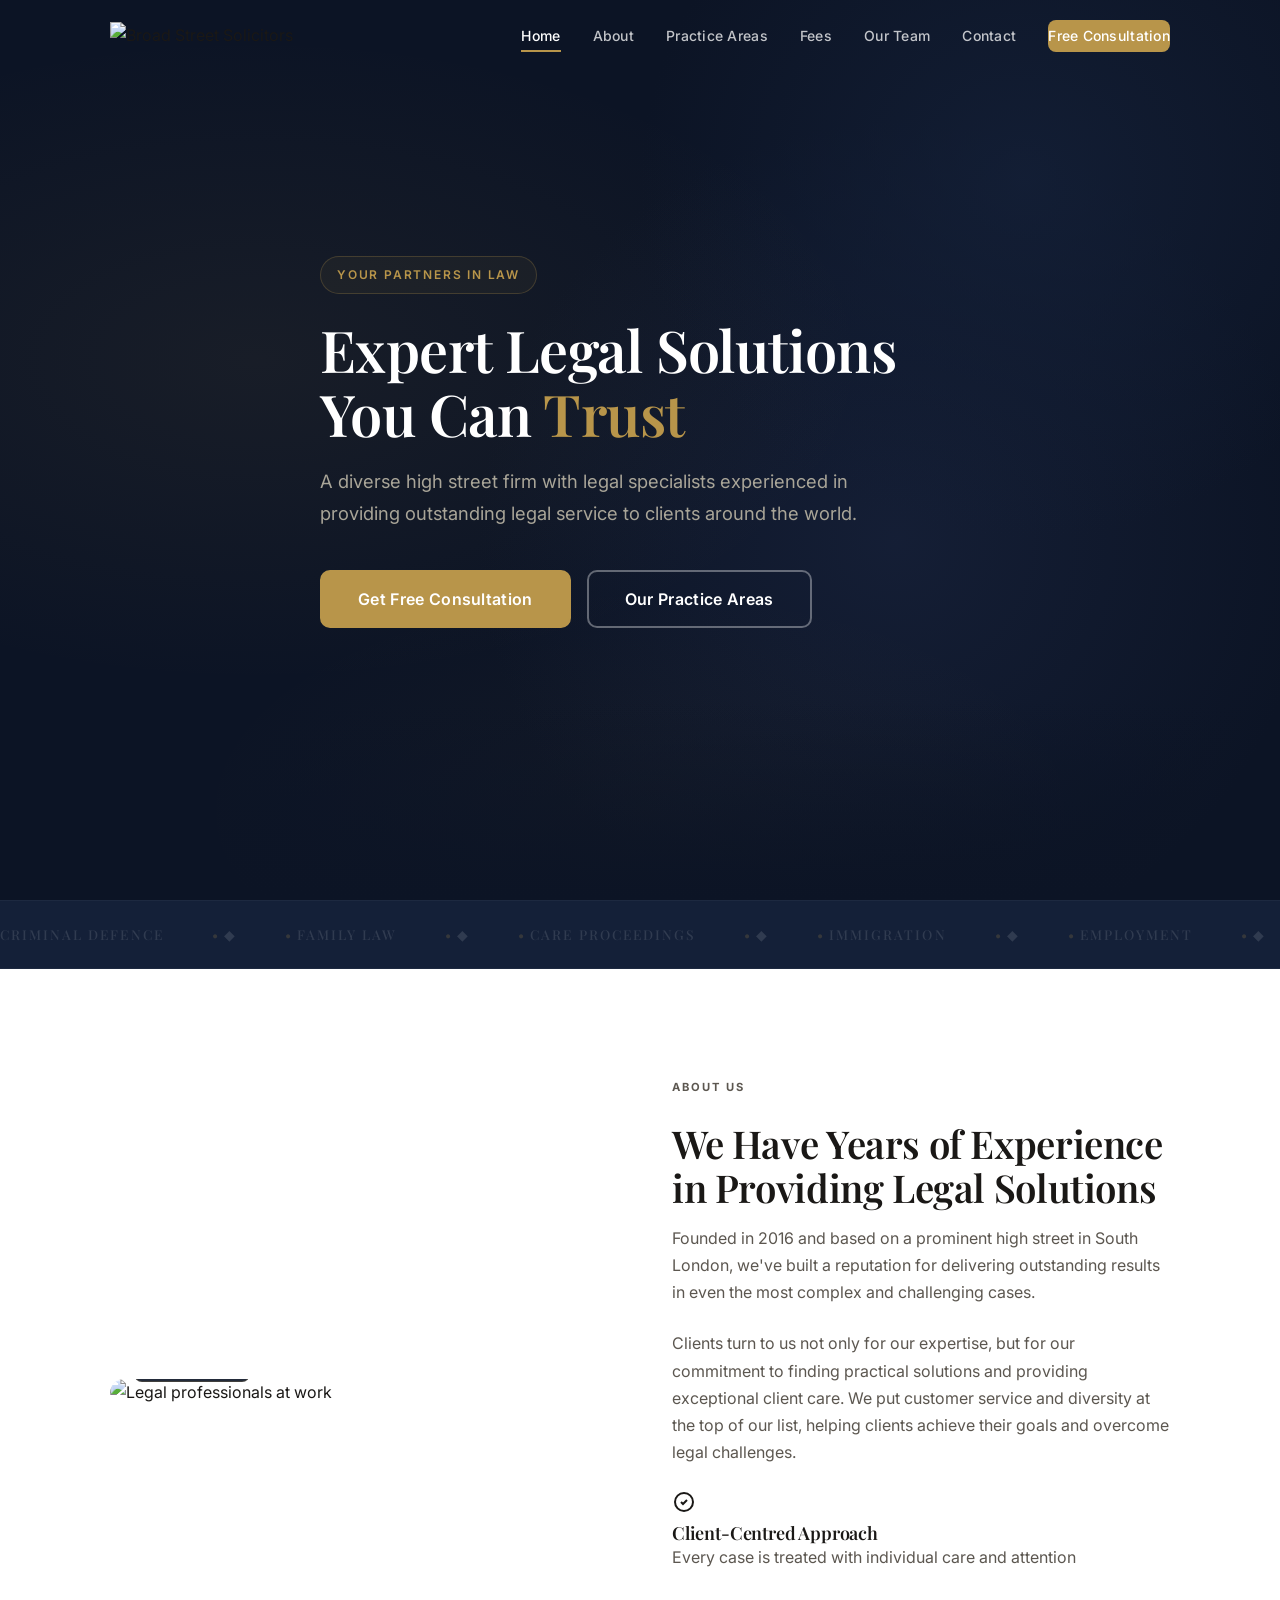
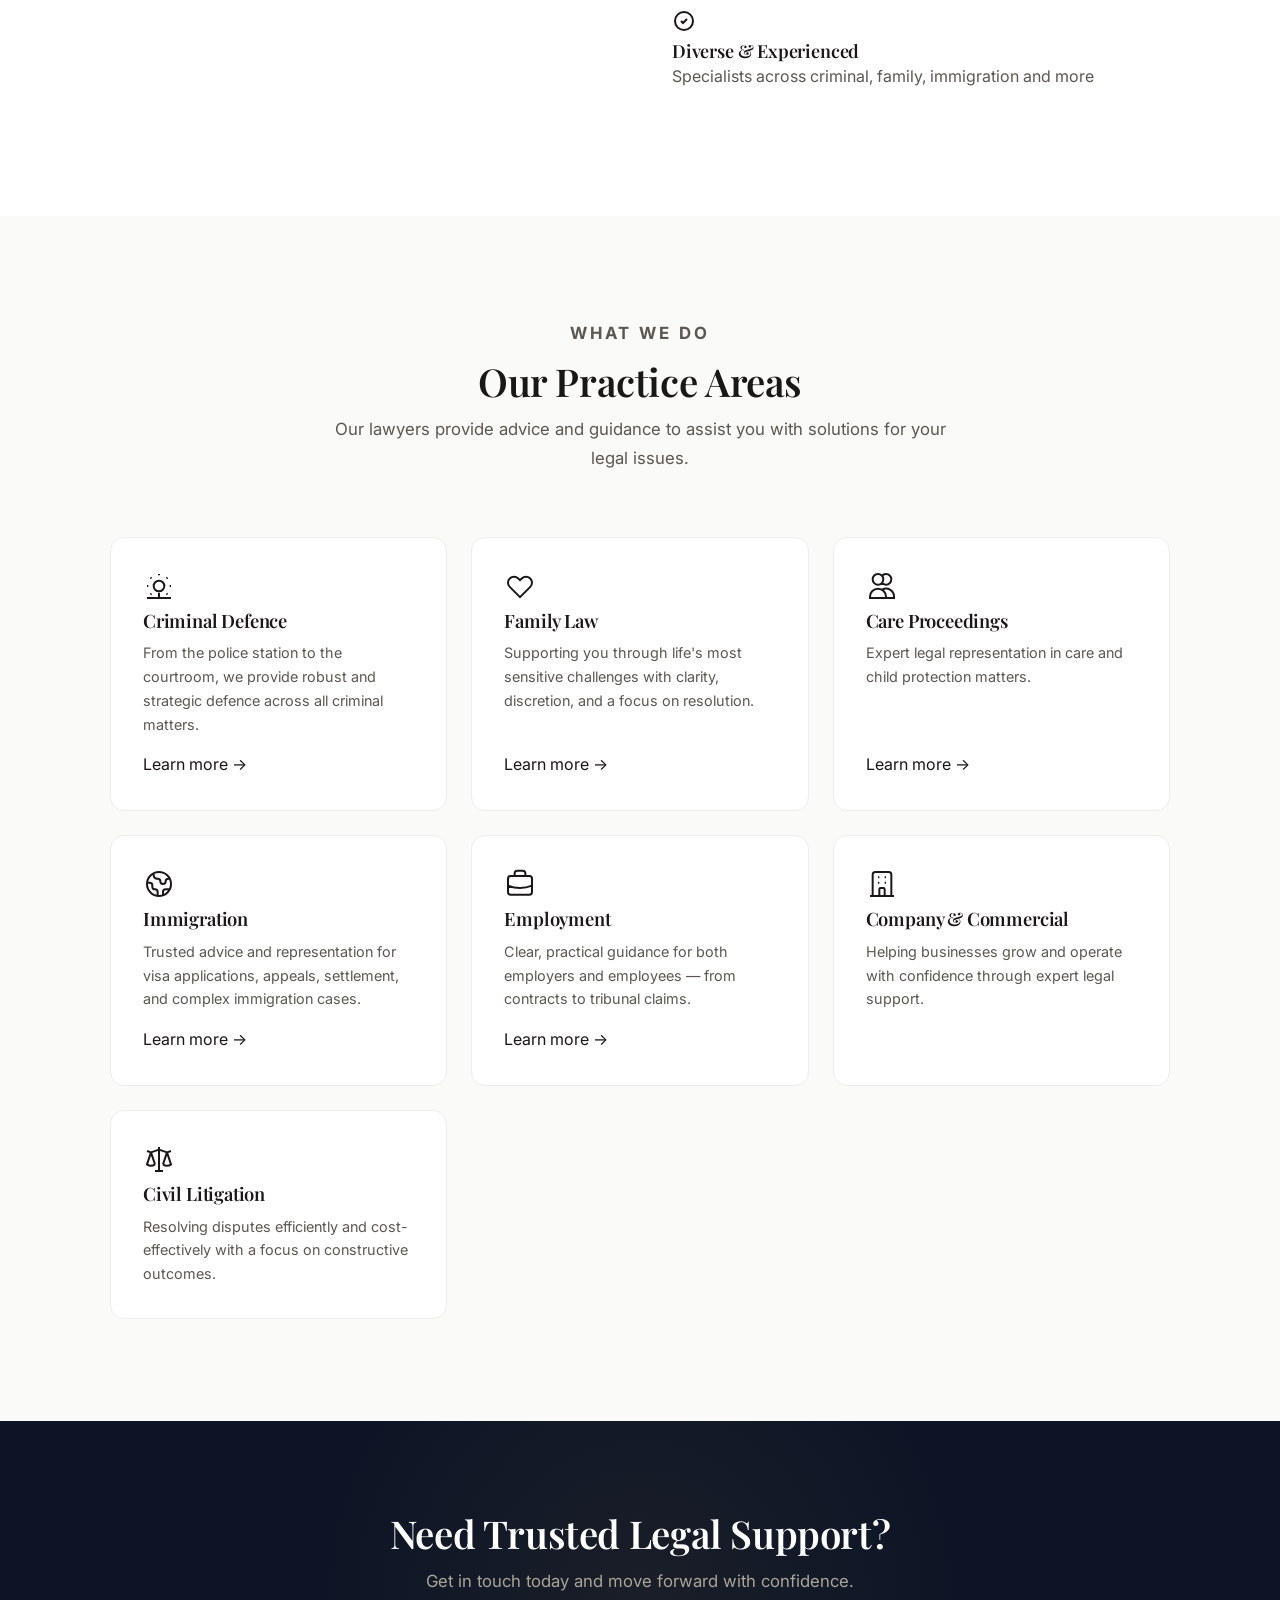
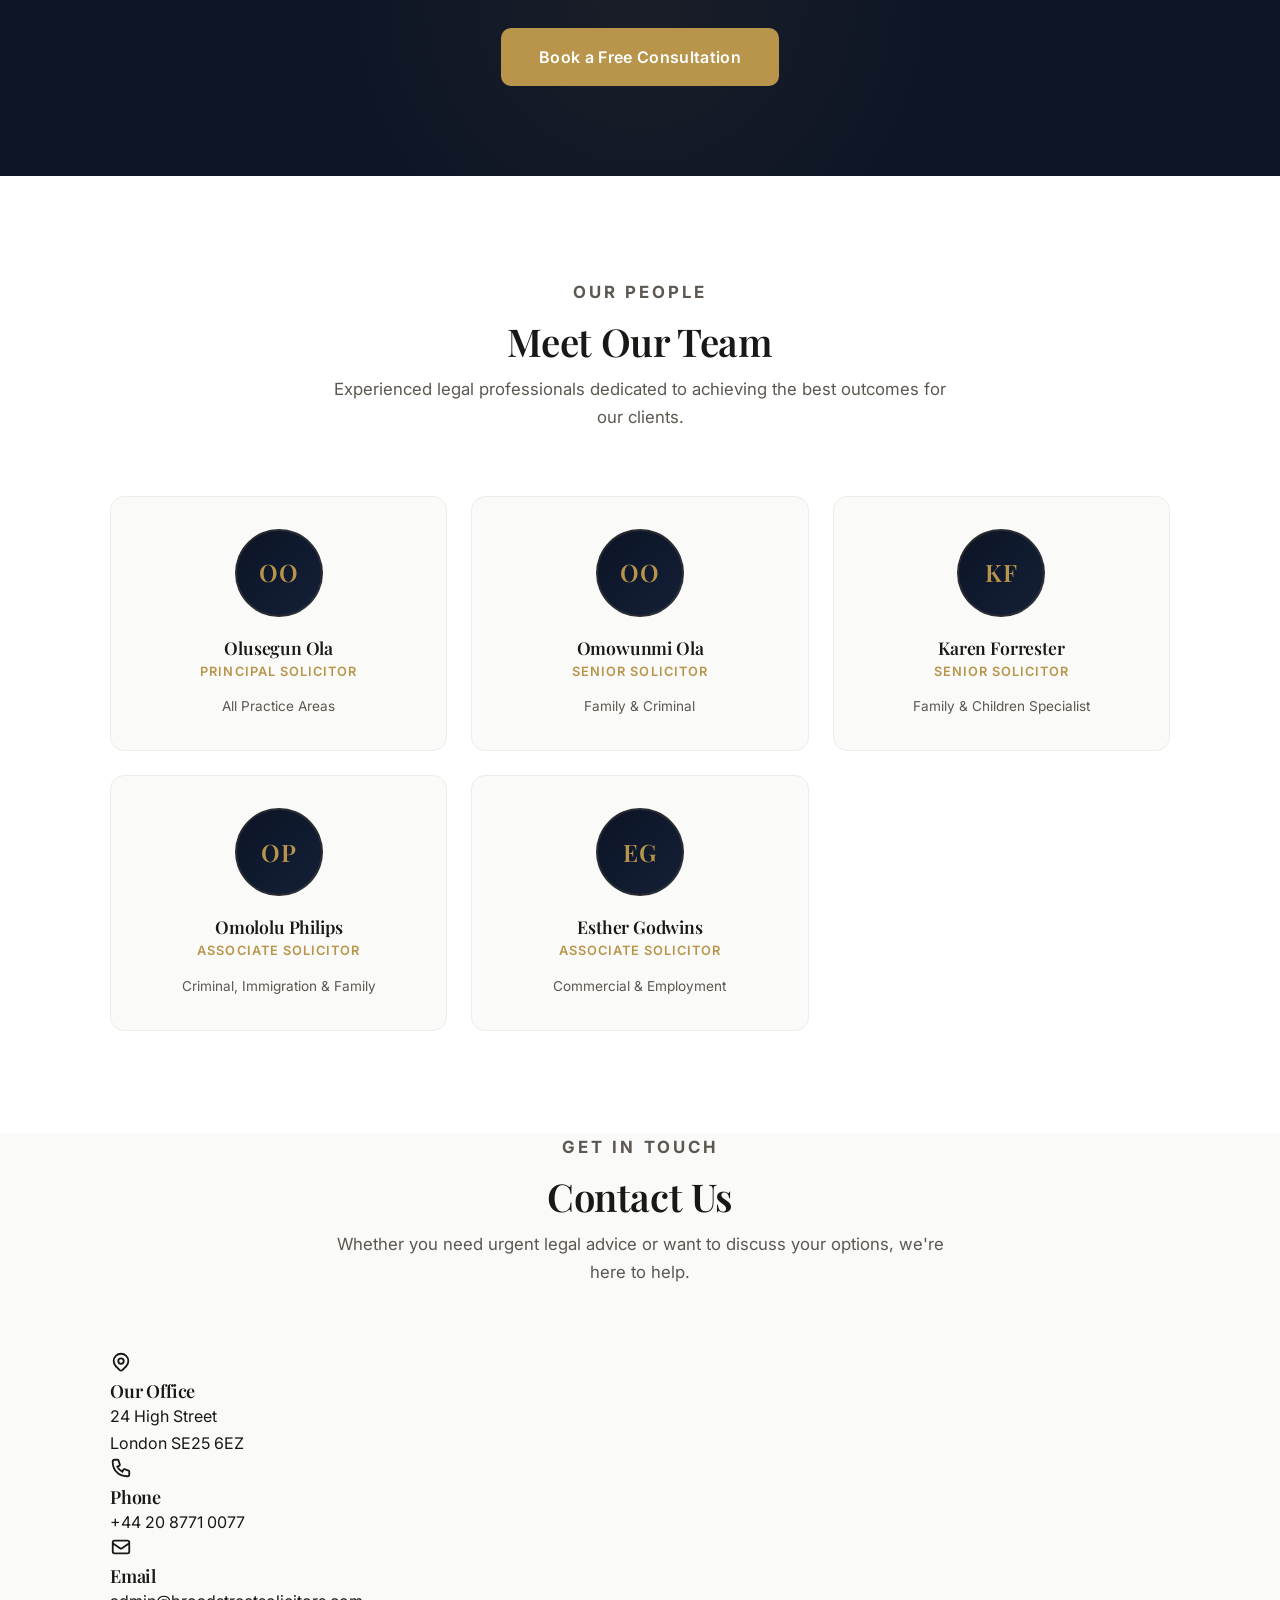
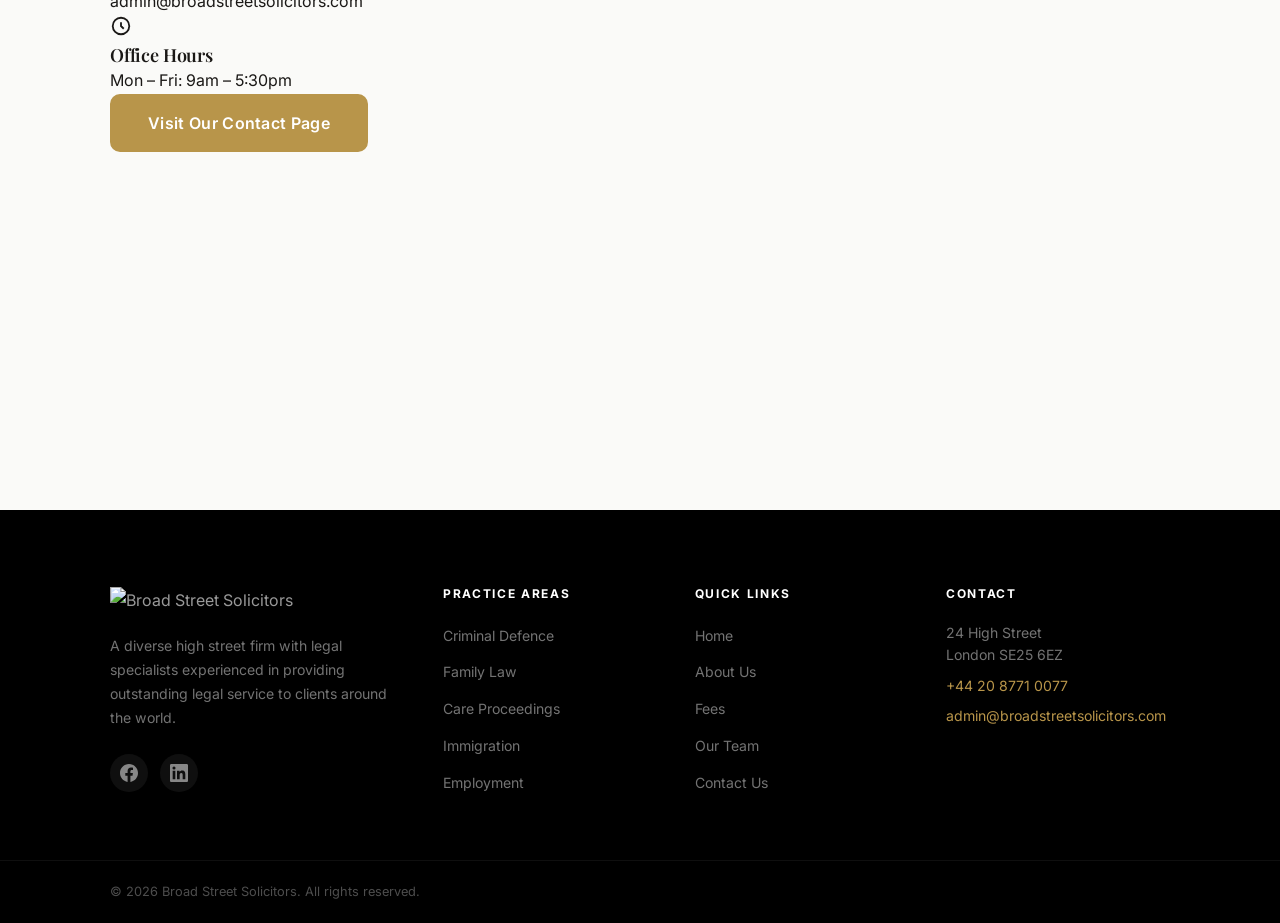
==== commit 17112cb0: "feat: rebuild as multi-page site with full content - Homepage: hero, marquee, about, 7 practice area" ====
--- a/index.html
+++ b/index.html
@@ -3,9 +3,11 @@
 <head>
   <meta charset="UTF-8">
   <meta name="viewport" content="width=device-width, initial-scale=1.0">
-  <title>Broad Street Solicitors – Your Partners in Law</title>
+  <title>Broad Street Solicitors — Expert Legal Solutions You Can Trust</title>
+  <meta name="description" content="Broad Street Solicitors is a diverse high street law firm in South London offering expert legal services in criminal defence, family law, care proceedings, immigration, employment, and commercial law.">
   <link rel="icon" href="https://broadstreetsolicitors.com/wp-content/uploads/2025/07/Broadstreet-Solicitors-Favicon-1.png">
   <link rel="preconnect" href="https://fonts.googleapis.com">
+  <link rel="preconnect" href="https://fonts.gstatic.com" crossorigin>
   <link href="https://fonts.googleapis.com/css2?family=Playfair+Display:wght@400;600;700&family=Inter:wght@300;400;500;600&display=swap" rel="stylesheet">
   <link rel="stylesheet" href="style.css">
 </head>
@@ -13,59 +15,106 @@
 
   <!-- Navigation -->
   <nav class="navbar" id="navbar">
-    <div class="container nav-container">
-      <a href="#" class="logo">
+    <div class="container">
+      <a href="index.html" class="nav-logo">
         <img src="https://broadstreetsolicitors.com/wp-content/uploads/2021/11/Broadstreet-Solicitors-Logo-1.png" alt="Broad Street Solicitors">
       </a>
       <button class="nav-toggle" id="navToggle" aria-label="Toggle menu">
         <span></span><span></span><span></span>
       </button>
-      <ul class="nav-links" id="navLinks">
-        <li><a href="#home">Home</a></li>
-        <li><a href="#about">About</a></li>
-        <li><a href="#services">Practice Areas</a></li>
-        <li><a href="#pricing">Pricing</a></li>
-        <li><a href="#team">Our Team</a></li>
-        <li><a href="#contact">Contact</a></li>
-        <li><a href="#contact" class="nav-cta">Free Consultation</a></li>
-      </ul>
+      <div class="nav-links" id="navLinks">
+        <a href="index.html" class="active">Home</a>
+        <a href="#about">About</a>
+        <div class="nav-item">
+          <a href="#services">Practice Areas</a>
+          <div class="sub-menu">
+            <a href="criminal-defence.html">Criminal Defence</a>
+            <a href="family-law.html">Family Law</a>
+            <a href="care-proceedings.html">Care Proceedings</a>
+            <a href="immigration.html">Immigration</a>
+            <a href="employment.html">Employment</a>
+          </div>
+        </div>
+        <a href="fees.html">Fees</a>
+        <a href="#team">Our Team</a>
+        <a href="contact.html">Contact</a>
+        <a href="contact.html" class="nav-cta">Free Consultation</a>
+      </div>
     </div>
   </nav>
+  <div class="nav-overlay" id="navOverlay"></div>
 
   <!-- Hero Section -->
   <section class="hero" id="home">
-    <div class="hero-overlay"></div>
     <div class="container hero-content">
       <p class="hero-tagline">Your Partners in Law</p>
       <h1>Expert Legal Solutions<br>You Can <span class="highlight">Trust</span></h1>
       <p class="hero-sub">A diverse high street firm with legal specialists experienced in providing outstanding legal service to clients around the world.</p>
       <div class="hero-buttons">
-        <a href="#contact" class="btn btn-primary">Get Free Consultation</a>
-        <a href="#services" class="btn btn-outline">Our Practice Areas</a>
-      </div>
-      <div class="hero-stats">
-        <div class="stat">
-          <span class="stat-number">9+</span>
-          <span class="stat-label">Years of Experience</span>
-        </div>
-        <div class="stat-divider"></div>
-        <div class="stat">
-          <span class="stat-number">7</span>
-          <span class="stat-label">Practice Areas</span>
-        </div>
-        <div class="stat-divider"></div>
-        <div class="stat">
-          <span class="stat-number">1000+</span>
-          <span class="stat-label">Cases Handled</span>
-        </div>
-      </div>
-    </div>
-  </section>
+        <a href="contact.html" class="btn btn-primary btn-lg">Get Free Consultation</a>
+        <a href="#services" class="btn btn-outline btn-lg">Our Practice Areas</a>
+      </div>
+    </div>
+  </section>
+
+  <!-- Marquee -->
+  <div class="marquee">
+    <div class="marquee-track">
+      <div class="marquee-content">
+        <span class="marquee-item">Criminal Defence</span>
+        <span class="marquee-dot">&#9670;</span>
+        <span class="marquee-item">Family Law</span>
+        <span class="marquee-dot">&#9670;</span>
+        <span class="marquee-item">Care Proceedings</span>
+        <span class="marquee-dot">&#9670;</span>
+        <span class="marquee-item">Immigration</span>
+        <span class="marquee-dot">&#9670;</span>
+        <span class="marquee-item">Employment</span>
+        <span class="marquee-dot">&#9670;</span>
+        <span class="marquee-item">Commercial</span>
+        <span class="marquee-dot">&#9670;</span>
+        <span class="marquee-item">Civil Litigation</span>
+        <span class="marquee-dot">&#9670;</span>
+      </div>
+      <div class="marquee-content">
+        <span class="marquee-item">Criminal Defence</span>
+        <span class="marquee-dot">&#9670;</span>
+        <span class="marquee-item">Family Law</span>
+        <span class="marquee-dot">&#9670;</span>
+        <span class="marquee-item">Care Proceedings</span>
+        <span class="marquee-dot">&#9670;</span>
+        <span class="marquee-item">Immigration</span>
+        <span class="marquee-dot">&#9670;</span>
+        <span class="marquee-item">Employment</span>
+        <span class="marquee-dot">&#9670;</span>
+        <span class="marquee-item">Commercial</span>
+        <span class="marquee-dot">&#9670;</span>
+        <span class="marquee-item">Civil Litigation</span>
+        <span class="marquee-dot">&#9670;</span>
+      </div>
+      <div class="marquee-content">
+        <span class="marquee-item">Criminal Defence</span>
+        <span class="marquee-dot">&#9670;</span>
+        <span class="marquee-item">Family Law</span>
+        <span class="marquee-dot">&#9670;</span>
+        <span class="marquee-item">Care Proceedings</span>
+        <span class="marquee-dot">&#9670;</span>
+        <span class="marquee-item">Immigration</span>
+        <span class="marquee-dot">&#9670;</span>
+        <span class="marquee-item">Employment</span>
+        <span class="marquee-dot">&#9670;</span>
+        <span class="marquee-item">Commercial</span>
+        <span class="marquee-dot">&#9670;</span>
+        <span class="marquee-item">Civil Litigation</span>
+        <span class="marquee-dot">&#9670;</span>
+      </div>
+    </div>
+  </div>
 
   <!-- About Section -->
   <section class="about" id="about">
     <div class="container about-grid">
-      <div class="about-image">
+      <div class="about-image reveal">
         <div class="about-image-inner">
           <img src="https://broadstreetsolicitors.com/wp-content/uploads/2021/09/p1-2.jpg" alt="Legal professionals at work">
           <div class="about-badge">
@@ -74,7 +123,7 @@
           </div>
         </div>
       </div>
-      <div class="about-text">
+      <div class="about-text reveal">
         <p class="section-tag">About Us</p>
         <h2>We Have Years of Experience in Providing Legal Solutions</h2>
         <p>Founded in 2016 and based on a prominent high street in South London, we've built a reputation for delivering outstanding results in even the most complex and challenging cases.</p>
@@ -94,7 +143,7 @@
               <svg width="24" height="24" fill="none" stroke="currentColor" stroke-width="2" viewBox="0 0 24 24"><path d="M9 12l2 2 4-4m6 2a9 9 0 11-18 0 9 9 0 0118 0z"/></svg>
             </div>
             <div>
-              <h4>Diverse & Experienced</h4>
+              <h4>Diverse &amp; Experienced</h4>
               <p>Specialists across criminal, family, immigration and more</p>
             </div>
           </div>
@@ -112,135 +161,85 @@
         <p class="section-desc">Our lawyers provide advice and guidance to assist you with solutions for your legal issues.</p>
       </div>
       <div class="services-grid">
-        <div class="service-card">
-          <div class="service-icon">
-            <svg width="32" height="32" fill="none" stroke="currentColor" stroke-width="1.5" viewBox="0 0 24 24"><path d="M3 6l9 4 9-4M3 6v12l9 4M3 6l9-4 9 4M21 6v12l-9 4M12 10v12"/></svg>
+
+        <!-- Criminal Defence -->
+        <a href="criminal-defence.html" class="service-card reveal">
+          <div class="service-icon">
+            <svg width="32" height="32" fill="none" stroke="currentColor" stroke-width="1.5" viewBox="0 0 24 24"><path d="M12 3v1m0 16v1m-8-9H3m18 0h-1M5.636 5.636l.707.707m11.314 11.314l.707.707M5.636 18.364l.707-.707m11.314-11.314l.707-.707"/><path d="M12 8a4 4 0 100 8 4 4 0 000-8z"/><path d="M3 21h18"/><path d="M12 17v4"/></svg>
           </div>
           <h3>Criminal Defence</h3>
           <p>From the police station to the courtroom, we provide robust and strategic defence across all criminal matters.</p>
-        </div>
-        <div class="service-card">
+          <span class="service-link">Learn more <span aria-hidden="true">&rarr;</span></span>
+        </a>
+
+        <!-- Family Law -->
+        <a href="family-law.html" class="service-card reveal">
           <div class="service-icon">
             <svg width="32" height="32" fill="none" stroke="currentColor" stroke-width="1.5" viewBox="0 0 24 24"><path d="M4.318 6.318a4.5 4.5 0 000 6.364L12 20.364l7.682-7.682a4.5 4.5 0 00-6.364-6.364L12 7.636l-1.318-1.318a4.5 4.5 0 00-6.364 0z"/></svg>
           </div>
           <h3>Family Law</h3>
           <p>Supporting you through life's most sensitive challenges with clarity, discretion, and a focus on resolution.</p>
-        </div>
-        <div class="service-card">
+          <span class="service-link">Learn more <span aria-hidden="true">&rarr;</span></span>
+        </a>
+
+        <!-- Care Proceedings -->
+        <a href="care-proceedings.html" class="service-card reveal">
           <div class="service-icon">
             <svg width="32" height="32" fill="none" stroke="currentColor" stroke-width="1.5" viewBox="0 0 24 24"><path d="M12 4.354a4 4 0 110 5.292M15 21H3v-1a6 6 0 0112 0v1zm0 0h6v-1a6 6 0 00-9-5.197M13 7a4 4 0 11-8 0 4 4 0 018 0z"/></svg>
           </div>
           <h3>Care Proceedings</h3>
-          <p>Expert legal representation in care and child protection matters. We act for parents, family members and guardians in cases involving social services.</p>
-        </div>
-        <div class="service-card">
+          <p>Expert legal representation in care and child protection matters.</p>
+          <span class="service-link">Learn more <span aria-hidden="true">&rarr;</span></span>
+        </a>
+
+        <!-- Immigration -->
+        <a href="immigration.html" class="service-card reveal">
           <div class="service-icon">
             <svg width="32" height="32" fill="none" stroke="currentColor" stroke-width="1.5" viewBox="0 0 24 24"><path d="M3.055 11H5a2 2 0 012 2v1a2 2 0 002 2 2 2 0 012 2v2.945M8 3.935V5.5A2.5 2.5 0 0010.5 8h.5a2 2 0 012 2 2 2 0 104 0 2 2 0 012-2h1.064M15 20.488V18a2 2 0 012-2h3.064M21 12a9 9 0 11-18 0 9 9 0 0118 0z"/></svg>
           </div>
           <h3>Immigration</h3>
           <p>Trusted advice and representation for visa applications, appeals, settlement, and complex immigration cases.</p>
-        </div>
-        <div class="service-card">
+          <span class="service-link">Learn more <span aria-hidden="true">&rarr;</span></span>
+        </a>
+
+        <!-- Employment -->
+        <a href="employment.html" class="service-card reveal">
           <div class="service-icon">
             <svg width="32" height="32" fill="none" stroke="currentColor" stroke-width="1.5" viewBox="0 0 24 24"><path d="M21 13.255A23.931 23.931 0 0112 15c-3.183 0-6.22-.62-9-1.745M16 6V4a2 2 0 00-2-2h-4a2 2 0 00-2 2v2m4 6h.01M5 20h14a2 2 0 002-2V8a2 2 0 00-2-2H5a2 2 0 00-2 2v10a2 2 0 002 2z"/></svg>
           </div>
           <h3>Employment</h3>
           <p>Clear, practical guidance for both employers and employees — from contracts to tribunal claims.</p>
-        </div>
-        <div class="service-card">
+          <span class="service-link">Learn more <span aria-hidden="true">&rarr;</span></span>
+        </a>
+
+        <!-- Company & Commercial (no link) -->
+        <div class="service-card reveal">
           <div class="service-icon">
             <svg width="32" height="32" fill="none" stroke="currentColor" stroke-width="1.5" viewBox="0 0 24 24"><path d="M19 21V5a2 2 0 00-2-2H7a2 2 0 00-2 2v16m14 0h2m-2 0h-5m-9 0H3m2 0h5M9 7h1m-1 4h1m4-4h1m-1 4h1m-5 10v-5a1 1 0 011-1h2a1 1 0 011 1v5m-4 0h4"/></svg>
           </div>
-          <h3>Company & Commercial</h3>
-          <p>Helping businesses grow and operate with confidence through expert legal support and sound commercial advice.</p>
-        </div>
-        <div class="service-card">
-          <div class="service-icon">
-            <svg width="32" height="32" fill="none" stroke="currentColor" stroke-width="1.5" viewBox="0 0 24 24"><path d="M3 6h18M3 12h18M3 18h18"/></svg>
+          <h3>Company &amp; Commercial</h3>
+          <p>Helping businesses grow and operate with confidence through expert legal support.</p>
+        </div>
+
+        <!-- Civil Litigation (no link) -->
+        <div class="service-card reveal">
+          <div class="service-icon">
+            <svg width="32" height="32" fill="none" stroke="currentColor" stroke-width="1.5" viewBox="0 0 24 24"><path d="M3 6l3 1m0 0l-3 9a5.002 5.002 0 006.001 0M6 7l3 9M6 7l6-2m6 2l3-1m-3 1l3 9a5.002 5.002 0 01-6.001 0M18 7l-3 9m3-9l-6-2m0-2v2m0 16V5m0 16H9m3 0h3"/></svg>
           </div>
           <h3>Civil Litigation</h3>
-          <p>Resolving disputes efficiently and cost-effectively with a focus on achieving constructive outcomes.</p>
-        </div>
+          <p>Resolving disputes efficiently and cost-effectively with a focus on constructive outcomes.</p>
+        </div>
+
       </div>
     </div>
   </section>
 
   <!-- CTA Banner -->
   <section class="cta-banner">
-    <div class="container cta-content">
+    <div class="container cta-content reveal">
       <h2>Need Trusted Legal Support?</h2>
       <p>Get in touch today and move forward with confidence.</p>
-      <a href="#contact" class="btn btn-primary btn-lg">Book a Free Consultation</a>
-    </div>
-  </section>
-
-  <!-- Pricing Section -->
-  <section class="pricing" id="pricing">
-    <div class="container">
-      <div class="section-header">
-        <p class="section-tag">Transparent Fees</p>
-        <h2>Our Pricing</h2>
-        <p class="section-desc">We believe in transparency. We offer fixed fees so you know exactly what you're committing to — no hidden costs, no surprises.</p>
-      </div>
-
-      <div class="pricing-rates">
-        <h3 class="pricing-subtitle">Hourly Rates</h3>
-        <div class="rates-grid">
-          <div class="rate-card">
-            <span class="rate-role">Principal Solicitor</span>
-            <span class="rate-price">&pound;350<span class="rate-vat">+ VAT</span></span>
-          </div>
-          <div class="rate-card">
-            <span class="rate-role">Senior Solicitors</span>
-            <span class="rate-price">&pound;350<span class="rate-vat">+ VAT</span></span>
-          </div>
-          <div class="rate-card">
-            <span class="rate-role">Associate Solicitors</span>
-            <span class="rate-price">&pound;250<span class="rate-vat">+ VAT</span></span>
-          </div>
-          <div class="rate-card">
-            <span class="rate-role">Trainee Solicitors</span>
-            <span class="rate-price">&pound;200<span class="rate-vat">+ VAT</span></span>
-          </div>
-        </div>
-      </div>
-
-      <div class="pricing-tables">
-        <div class="pricing-table">
-          <h3>Immigration Fees</h3>
-          <p class="pricing-table-note">All fees exclusive of VAT at 20%. Government fees and IHS paid separately.</p>
-          <table>
-            <tbody>
-              <tr><td>Spouse/Partner Visa</td><td>&pound;1,500 – &pound;3,000</td></tr>
-              <tr><td>Spouse/Partner Extension (UK)</td><td>&pound;1,200 – &pound;3,000</td></tr>
-              <tr><td>Indefinite Leave to Remain</td><td>&pound;1,500 – &pound;3,000</td></tr>
-              <tr><td>Global Talent Visa</td><td>&pound;2,000 – &pound;6,000</td></tr>
-              <tr><td>Innovator Founder Visa</td><td>&pound;3,000 – &pound;8,000</td></tr>
-              <tr><td>British Citizenship</td><td>&pound;1,000 – &pound;1,500</td></tr>
-              <tr><td>Student Visa</td><td>&pound;800 – &pound;1,500</td></tr>
-              <tr><td>Skilled Worker Visa</td><td>&pound;1,800 – &pound;3,000</td></tr>
-              <tr><td>Immigration Appeal</td><td>&pound;2,000 – &pound;4,000+</td></tr>
-              <tr><td>Asylum Application</td><td>&pound;2,500 – &pound;5,000+</td></tr>
-            </tbody>
-          </table>
-        </div>
-        <div class="pricing-table">
-          <h3>Employment Fees</h3>
-          <p class="pricing-table-note">Fixed fees agreed in advance. Conditional Fee Agreements available.</p>
-          <table>
-            <tbody>
-              <tr><td>Free Preliminary Call</td><td>No charge</td></tr>
-              <tr><td>In-Depth Consultation (1hr)</td><td>&pound;350 + VAT</td></tr>
-              <tr><td>Unfair Dismissal (pre-claim)</td><td>&pound;950 – &pound;3,500</td></tr>
-              <tr><td>Settlement Agreement Review</td><td>&pound;500 – &pound;750</td></tr>
-              <tr><td>Tribunal Representation</td><td>Up to &pound;12,000 + VAT</td></tr>
-              <tr><td>CFA Upfront Payment</td><td>&pound;800 – &pound;1,200</td></tr>
-            </tbody>
-          </table>
-        </div>
-      </div>
-
-      <p class="pricing-disclaimer">Charges are based on time spent on your case, including consultations, document preparation, correspondence, and court attendance. Disbursements (court fees, expert reports, interpreters) will always be discussed and approved in advance.</p>
+      <a href="contact.html" class="btn btn-primary btn-lg">Book a Free Consultation</a>
     </div>
   </section>
 
@@ -253,147 +252,127 @@
         <p class="section-desc">Experienced legal professionals dedicated to achieving the best outcomes for our clients.</p>
       </div>
       <div class="team-grid">
-        <div class="team-card">
+        <div class="team-card reveal">
           <div class="team-avatar">OO</div>
           <h3>Olusegun Ola</h3>
           <p class="team-role">Principal Solicitor</p>
           <p class="team-areas">All Practice Areas</p>
         </div>
-        <div class="team-card">
+        <div class="team-card reveal">
           <div class="team-avatar">OO</div>
           <h3>Omowunmi Ola</h3>
           <p class="team-role">Senior Solicitor</p>
-          <p class="team-areas">Family & Criminal</p>
-        </div>
-        <div class="team-card">
+          <p class="team-areas">Family &amp; Criminal</p>
+        </div>
+        <div class="team-card reveal">
           <div class="team-avatar">KF</div>
           <h3>Karen Forrester</h3>
           <p class="team-role">Senior Solicitor</p>
-          <p class="team-areas">Family & Children Specialist</p>
-        </div>
-        <div class="team-card">
+          <p class="team-areas">Family &amp; Children Specialist</p>
+        </div>
+        <div class="team-card reveal">
           <div class="team-avatar">OP</div>
           <h3>Omololu Philips</h3>
           <p class="team-role">Associate Solicitor</p>
-          <p class="team-areas">Criminal, Immigration & Family</p>
-        </div>
-        <div class="team-card">
+          <p class="team-areas">Criminal, Immigration &amp; Family</p>
+        </div>
+        <div class="team-card reveal">
           <div class="team-avatar">EG</div>
           <h3>Esther Godwins</h3>
           <p class="team-role">Associate Solicitor</p>
-          <p class="team-areas">Commercial & Employment</p>
-        </div>
-      </div>
-    </div>
-  </section>
-
-  <!-- Contact Section -->
-  <section class="contact" id="contact">
-    <div class="container contact-grid">
-      <div class="contact-info">
+          <p class="team-areas">Commercial &amp; Employment</p>
+        </div>
+      </div>
+    </div>
+  </section>
+
+  <!-- Contact Summary -->
+  <section class="contact-summary">
+    <div class="container">
+      <div class="section-header">
         <p class="section-tag">Get In Touch</p>
         <h2>Contact Us</h2>
-        <p>Whether you need urgent legal advice or want to discuss your options, we're here to help. Reach out today for a free initial consultation.</p>
-        <div class="contact-details">
-          <div class="contact-item">
-            <div class="contact-icon">
-              <svg width="20" height="20" fill="none" stroke="currentColor" stroke-width="2" viewBox="0 0 24 24"><path d="M17.657 16.657L13.414 20.9a1.998 1.998 0 01-2.827 0l-4.244-4.243a8 8 0 1111.314 0z"/><path d="M15 11a3 3 0 11-6 0 3 3 0 016 0z"/></svg>
-            </div>
-            <div>
-              <h4>Our Office</h4>
-              <p>24 High Street, London SE25 6EZ</p>
-            </div>
-          </div>
-          <div class="contact-item">
-            <div class="contact-icon">
-              <svg width="20" height="20" fill="none" stroke="currentColor" stroke-width="2" viewBox="0 0 24 24"><path d="M3 5a2 2 0 012-2h3.28a1 1 0 01.948.684l1.498 4.493a1 1 0 01-.502 1.21l-2.257 1.13a11.042 11.042 0 005.516 5.516l1.13-2.257a1 1 0 011.21-.502l4.493 1.498a1 1 0 01.684.949V19a2 2 0 01-2 2h-1C9.716 21 3 14.284 3 6V5z"/></svg>
-            </div>
-            <div>
-              <h4>Phone</h4>
-              <p><a href="tel:+442087710077">+44 20 8771 0077</a></p>
-            </div>
-          </div>
-          <div class="contact-item">
-            <div class="contact-icon">
-              <svg width="20" height="20" fill="none" stroke="currentColor" stroke-width="2" viewBox="0 0 24 24"><path d="M3 8l7.89 5.26a2 2 0 002.22 0L21 8M5 19h14a2 2 0 002-2V7a2 2 0 00-2-2H5a2 2 0 00-2 2v10a2 2 0 002 2z"/></svg>
-            </div>
-            <div>
-              <h4>Email</h4>
-              <p><a href="mailto:admin@broadstreetsolicitors.com">admin@broadstreetsolicitors.com</a></p>
-            </div>
-          </div>
-          <div class="contact-item">
-            <div class="contact-icon">
-              <svg width="20" height="20" fill="none" stroke="currentColor" stroke-width="2" viewBox="0 0 24 24"><path d="M12 8v4l3 3m6-3a9 9 0 11-18 0 9 9 0 0118 0z"/></svg>
-            </div>
-            <div>
-              <h4>Office Hours</h4>
-              <p>Monday – Friday: 9am – 5:30pm</p>
-            </div>
-          </div>
-        </div>
-      </div>
-      <div class="contact-form-wrap">
-        <form class="contact-form" onsubmit="event.preventDefault(); alert('Thank you for your enquiry. We will be in touch shortly.');">
-          <h3>Request a Free Consultation</h3>
-          <div class="form-row">
-            <input type="text" placeholder="Full Name" required>
-            <input type="email" placeholder="Email Address" required>
-          </div>
-          <div class="form-row">
-            <input type="tel" placeholder="Phone Number">
-            <select>
-              <option value="">Select Practice Area</option>
-              <option>Criminal Defence</option>
-              <option>Family Law</option>
-              <option>Care Proceedings</option>
-              <option>Immigration</option>
-              <option>Employment</option>
-              <option>Company & Commercial</option>
-              <option>Civil Litigation</option>
-            </select>
-          </div>
-          <textarea placeholder="Tell us about your legal matter..." rows="4"></textarea>
-          <button type="submit" class="btn btn-primary btn-full">Send Enquiry</button>
-        </form>
+        <p class="section-desc">Whether you need urgent legal advice or want to discuss your options, we're here to help.</p>
+      </div>
+      <div class="contact-summary-grid">
+        <div class="contact-summary-item reveal">
+          <div class="contact-summary-icon">
+            <svg width="22" height="22" fill="none" stroke="currentColor" stroke-width="2" viewBox="0 0 24 24"><path d="M17.657 16.657L13.414 20.9a1.998 1.998 0 01-2.827 0l-4.244-4.243a8 8 0 1111.314 0z"/><path d="M15 11a3 3 0 11-6 0 3 3 0 016 0z"/></svg>
+          </div>
+          <h4>Our Office</h4>
+          <p>24 High Street<br>London SE25 6EZ</p>
+        </div>
+        <div class="contact-summary-item reveal">
+          <div class="contact-summary-icon">
+            <svg width="22" height="22" fill="none" stroke="currentColor" stroke-width="2" viewBox="0 0 24 24"><path d="M3 5a2 2 0 012-2h3.28a1 1 0 01.948.684l1.498 4.493a1 1 0 01-.502 1.21l-2.257 1.13a11.042 11.042 0 005.516 5.516l1.13-2.257a1 1 0 011.21-.502l4.493 1.498a1 1 0 01.684.949V19a2 2 0 01-2 2h-1C9.716 21 3 14.284 3 6V5z"/></svg>
+          </div>
+          <h4>Phone</h4>
+          <p><a href="tel:+442087710077">+44 20 8771 0077</a></p>
+        </div>
+        <div class="contact-summary-item reveal">
+          <div class="contact-summary-icon">
+            <svg width="22" height="22" fill="none" stroke="currentColor" stroke-width="2" viewBox="0 0 24 24"><path d="M3 8l7.89 5.26a2 2 0 002.22 0L21 8M5 19h14a2 2 0 002-2V7a2 2 0 00-2-2H5a2 2 0 00-2 2v10a2 2 0 002 2z"/></svg>
+          </div>
+          <h4>Email</h4>
+          <p><a href="mailto:admin@broadstreetsolicitors.com">admin@broadstreetsolicitors.com</a></p>
+        </div>
+        <div class="contact-summary-item reveal">
+          <div class="contact-summary-icon">
+            <svg width="22" height="22" fill="none" stroke="currentColor" stroke-width="2" viewBox="0 0 24 24"><path d="M12 8v4l3 3m6-3a9 9 0 11-18 0 9 9 0 0118 0z"/></svg>
+          </div>
+          <h4>Office Hours</h4>
+          <p>Mon – Fri: 9am – 5:30pm</p>
+        </div>
+      </div>
+      <div class="contact-summary-cta reveal">
+        <a href="contact.html" class="btn btn-primary btn-lg">Visit Our Contact Page</a>
       </div>
     </div>
   </section>
 
   <!-- Map -->
   <section class="map">
-    <iframe src="https://www.google.com/maps/embed?pb=!1m18!1m12!1m3!1d2492.7!2d-0.0729!3d51.3983!2m3!1f0!2f0!3f0!3m2!1i1024!2i768!4f13.1!3m3!1m2!1s0x4876073c52e0e6c1%3A0x2c7a0a9e8f8e1e0a!2s24%20High%20St%2C%20London%20SE25%206EZ!5e0!3m2!1sen!2suk!4v1" width="100%" height="350" style="border:0;" allowfullscreen="" loading="lazy"></iframe>
+    <iframe src="https://www.google.com/maps/embed?pb=!1m18!1m12!1m3!1d2492.7!2d-0.0729!3d51.3983!2m3!1f0!2f0!3f0!3m2!1i1024!2i768!4f13.1!3m3!1m2!1s0x4876073c52e0e6c1%3A0x2c7a0a9e8f8e1e0a!2s24%20High%20St%2C%20London%20SE25%206EZ!5e0!3m2!1sen!2suk!4v1" width="100%" height="350" style="border:0;" allowfullscreen="" loading="lazy" referrerpolicy="no-referrer-when-downgrade" title="Broad Street Solicitors Office Location"></iframe>
   </section>
 
   <!-- Footer -->
   <footer class="footer">
     <div class="container footer-grid">
       <div class="footer-brand">
-        <img src="https://broadstreetsolicitors.com/wp-content/uploads/2021/11/Broadstreet-Solicitors-Logo-1.png" alt="Broad Street Solicitors" class="footer-logo">
+        <a href="index.html" class="nav-logo">
+          <img src="https://broadstreetsolicitors.com/wp-content/uploads/2021/11/Broadstreet-Solicitors-Logo-1.png" alt="Broad Street Solicitors">
+        </a>
         <p>A diverse high street firm with legal specialists experienced in providing outstanding legal service to clients around the world.</p>
-      </div>
-      <div class="footer-links">
+        <div class="footer-social">
+          <a href="https://www.facebook.com/broadstreet.solicitors.5" target="_blank" rel="noopener noreferrer" aria-label="Facebook">
+            <svg width="18" height="18" fill="currentColor" viewBox="0 0 24 24"><path d="M24 12.073c0-6.627-5.373-12-12-12s-12 5.373-12 12c0 5.99 4.388 10.954 10.125 11.854v-8.385H7.078v-3.47h3.047V9.43c0-3.007 1.792-4.669 4.533-4.669 1.312 0 2.686.235 2.686.235v2.953H15.83c-1.491 0-1.956.925-1.956 1.874v2.25h3.328l-.532 3.47h-2.796v8.385C19.612 23.027 24 18.062 24 12.073z"/></svg>
+          </a>
+          <a href="https://www.linkedin.com/company/broad-street-solicitors" target="_blank" rel="noopener noreferrer" aria-label="LinkedIn">
+            <svg width="18" height="18" fill="currentColor" viewBox="0 0 24 24"><path d="M20.447 20.452h-3.554v-5.569c0-1.328-.027-3.037-1.852-3.037-1.853 0-2.136 1.445-2.136 2.939v5.667H9.351V9h3.414v1.561h.046c.477-.9 1.637-1.85 3.37-1.85 3.601 0 4.267 2.37 4.267 5.455v6.286zM5.337 7.433a2.062 2.062 0 01-2.063-2.065 2.064 2.064 0 112.063 2.065zm1.782 13.019H3.555V9h3.564v11.452zM22.225 0H1.771C.792 0 0 .774 0 1.729v20.542C0 23.227.792 24 1.771 24h20.451C23.2 24 24 23.227 24 22.271V1.729C24 .774 23.2 0 22.222 0h.003z"/></svg>
+          </a>
+        </div>
+      </div>
+      <div class="footer-col">
         <h4>Practice Areas</h4>
         <ul>
-          <li><a href="#services">Criminal Defence</a></li>
-          <li><a href="#services">Family Law</a></li>
-          <li><a href="#services">Care Proceedings</a></li>
-          <li><a href="#services">Immigration</a></li>
-          <li><a href="#services">Employment</a></li>
-          <li><a href="#services">Civil Litigation</a></li>
-          <li><a href="#services">Company & Commercial</a></li>
+          <li><a href="criminal-defence.html">Criminal Defence</a></li>
+          <li><a href="family-law.html">Family Law</a></li>
+          <li><a href="care-proceedings.html">Care Proceedings</a></li>
+          <li><a href="immigration.html">Immigration</a></li>
+          <li><a href="employment.html">Employment</a></li>
         </ul>
       </div>
-      <div class="footer-links">
+      <div class="footer-col">
         <h4>Quick Links</h4>
         <ul>
-          <li><a href="#home">Home</a></li>
-          <li><a href="#about">About Us</a></li>
-          <li><a href="#team">Our Team</a></li>
-          <li><a href="#contact">Contact Us</a></li>
+          <li><a href="index.html">Home</a></li>
+          <li><a href="index.html#about">About Us</a></li>
+          <li><a href="fees.html">Fees</a></li>
+          <li><a href="index.html#team">Our Team</a></li>
+          <li><a href="contact.html">Contact Us</a></li>
         </ul>
       </div>
-      <div class="footer-contact">
+      <div class="footer-col footer-contact">
         <h4>Contact</h4>
         <p>24 High Street<br>London SE25 6EZ</p>
         <p><a href="tel:+442087710077">+44 20 8771 0077</a></p>
@@ -409,48 +388,62 @@
 
   <script>
     // Navbar scroll effect
-    window.addEventListener('scroll', () => {
+    window.addEventListener('scroll', function() {
       document.getElementById('navbar').classList.toggle('scrolled', window.scrollY > 50);
     });
 
     // Mobile menu toggle
-    document.getElementById('navToggle').addEventListener('click', () => {
-      document.getElementById('navLinks').classList.toggle('active');
-      document.getElementById('navToggle').classList.toggle('active');
+    var navToggle = document.getElementById('navToggle');
+    var navLinks = document.getElementById('navLinks');
+    var navOverlay = document.getElementById('navOverlay');
+
+    navToggle.addEventListener('click', function() {
+      var isOpen = navLinks.classList.toggle('open');
+      navToggle.classList.toggle('active');
+      navOverlay.classList.toggle('open', isOpen);
+    });
+
+    navOverlay.addEventListener('click', function() {
+      navLinks.classList.remove('open');
+      navToggle.classList.remove('active');
+      navOverlay.classList.remove('open');
     });
 
     // Close mobile menu on link click
-    document.querySelectorAll('.nav-links a').forEach(link => {
-      link.addEventListener('click', () => {
-        document.getElementById('navLinks').classList.remove('active');
-        document.getElementById('navToggle').classList.remove('active');
+    document.querySelectorAll('.nav-links a').forEach(function(link) {
+      link.addEventListener('click', function() {
+        navLinks.classList.remove('open');
+        navToggle.classList.remove('active');
+        navOverlay.classList.remove('open');
       });
     });
 
-    // Smooth scroll
-    document.querySelectorAll('a[href^="#"]').forEach(anchor => {
+    // Smooth scroll for anchor links
+    document.querySelectorAll('a[href^="#"]').forEach(function(anchor) {
       anchor.addEventListener('click', function(e) {
-        e.preventDefault();
-        const target = document.querySelector(this.getAttribute('href'));
+        var href = this.getAttribute('href');
+        if (href === '#') return;
+        var target = document.querySelector(href);
         if (target) {
+          e.preventDefault();
           target.scrollIntoView({ behavior: 'smooth', block: 'start' });
         }
       });
     });
 
-    // Scroll reveal animation
-    const observer = new IntersectionObserver((entries) => {
-      entries.forEach(entry => {
+    // Scroll reveal animation with IntersectionObserver
+    var revealObserver = new IntersectionObserver(function(entries) {
+      entries.forEach(function(entry) {
         if (entry.isIntersecting) {
           entry.target.classList.add('revealed');
         }
       });
-    }, { threshold: 0.1 });
-
-    document.querySelectorAll('.service-card, .team-card, .about-text, .about-image, .contact-info, .contact-form-wrap').forEach(el => {
-      el.classList.add('reveal');
-      observer.observe(el);
+    }, { threshold: 0.1, rootMargin: '0px 0px -40px 0px' });
+
+    document.querySelectorAll('.reveal').forEach(function(el) {
+      revealObserver.observe(el);
     });
   </script>
+
 </body>
 </html>
--- a/style.css
+++ b/style.css
@@ -1,133 +1,273 @@
-/* ==========================================
-   Broad Street Solicitors - Modern Redesign
-   ========================================== */
-
+/* ============================================================
+   Broad Street Solicitors — Premium Stylesheet
+   ============================================================ */
+
+@import url('https://fonts.googleapis.com/css2?family=Inter:wght@300;400;500;600;700&family=Playfair+Display:ital,wght@0,400;0,500;0,600;0,700;1,400;1,500&display=swap');
+
+/* ----------------------------------------------------------
+   1. Custom Properties
+   ---------------------------------------------------------- */
 :root {
-  --navy: #0f172a;
-  --navy-light: #1e293b;
-  --gold: #c8a45e;
-  --gold-light: #dbb978;
-  --gold-dark: #a8843e;
-  --teal: #0d9488;
-  --teal-light: #14b8a6;
-  --white: #ffffff;
-  --gray-50: #f8fafc;
-  --gray-100: #f1f5f9;
-  --gray-200: #e2e8f0;
-  --gray-400: #94a3b8;
-  --gray-500: #64748b;
-  --gray-600: #475569;
-  --gray-700: #334155;
-  --gray-800: #1e293b;
-  --gray-900: #0f172a;
-  --text: #1e293b;
-  --text-light: #475569;
-  --radius: 8px;
-  --shadow: 0 1px 3px rgba(0,0,0,0.08), 0 1px 2px rgba(0,0,0,0.06);
-  --shadow-md: 0 4px 6px rgba(0,0,0,0.07), 0 2px 4px rgba(0,0,0,0.06);
-  --shadow-lg: 0 10px 15px rgba(0,0,0,0.1), 0 4px 6px rgba(0,0,0,0.05);
-}
-
-* { margin: 0; padding: 0; box-sizing: border-box; }
-
-html { scroll-behavior: smooth; scroll-padding-top: 80px; }
+  /* Brand */
+  --navy:        #0c1425;
+  --navy-light:  #142038;
+  --card-dark:   #1a2540;
+
+  /* Gold */
+  --gold:        #b8954a;
+  --gold-hover:  #cba85e;
+  --gold-soft:   rgba(184, 149, 74, .08);
+
+  /* Grays */
+  --g50:  #f7f7f6;
+  --g100: #eeede9;
+  --g200: #dddbd4;
+  --g300: #c4c1b8;
+  --g400: #a9a598;
+  --g500: #8e897c;
+  --g600: #6e6a60;
+  --g700: #4e4b44;
+
+  /* Text */
+  --text:   #1a1816;
+  --text-l: #5c5750;
+
+  /* Surfaces */
+  --bg:    #fafaf8;
+  --white: #fff;
+
+  /* Fonts */
+  --font-serif: 'Playfair Display', Georgia, 'Times New Roman', serif;
+  --font-sans:  'Inter', -apple-system, BlinkMacSystemFont, 'Segoe UI', Roboto, sans-serif;
+
+  /* Layout */
+  --container: 1140px;
+  --radius:    8px;
+  --radius-lg: 14px;
+
+  /* Shadows */
+  --shadow-sm:  0 1px 3px rgba(12, 20, 37, .06), 0 1px 2px rgba(12, 20, 37, .04);
+  --shadow-md:  0 4px 16px rgba(12, 20, 37, .08), 0 1px 4px rgba(12, 20, 37, .04);
+  --shadow-lg:  0 12px 40px rgba(12, 20, 37, .12), 0 4px 12px rgba(12, 20, 37, .04);
+  --shadow-xl:  0 20px 60px rgba(12, 20, 37, .16), 0 8px 24px rgba(12, 20, 37, .06);
+
+  /* Easing */
+  --ease:      cubic-bezier(.4, 0, .2, 1);
+  --ease-out:  cubic-bezier(.0, 0, .2, 1);
+  --ease-back: cubic-bezier(.34, 1.56, .64, 1);
+
+  /* Transitions */
+  --transition:      .3s var(--ease);
+  --transition-slow: .5s var(--ease-out);
+}
+
+
+/* ----------------------------------------------------------
+   2. Reset + Base
+   ---------------------------------------------------------- */
+*,
+*::before,
+*::after {
+  box-sizing: border-box;
+  margin: 0;
+  padding: 0;
+}
+
+html {
+  scroll-behavior: smooth;
+  -webkit-text-size-adjust: 100%;
+  overflow-x: hidden;
+}
 
 body {
-  font-family: 'Inter', -apple-system, BlinkMacSystemFont, sans-serif;
+  font-family: var(--font-sans);
+  font-size: 16px;
+  font-weight: 400;
+  line-height: 1.7;
   color: var(--text);
-  line-height: 1.6;
+  background: var(--bg);
   -webkit-font-smoothing: antialiased;
-}
-
+  -moz-osx-font-smoothing: grayscale;
+  overflow-x: hidden;
+}
+
+img {
+  max-width: 100%;
+  height: auto;
+  display: block;
+}
+
+a {
+  color: inherit;
+  text-decoration: none;
+}
+
+ul, ol {
+  list-style: none;
+}
+
+button {
+  font: inherit;
+  cursor: pointer;
+  border: none;
+  background: none;
+}
+
+input,
+textarea,
+select {
+  font: inherit;
+}
+
+
+/* ----------------------------------------------------------
+   3. Typography
+   ---------------------------------------------------------- */
+h1, h2, h3, h4, h5, h6 {
+  font-family: var(--font-serif);
+  font-weight: 600;
+  line-height: 1.2;
+  color: var(--text);
+  letter-spacing: -.01em;
+}
+
+h1 {
+  font-size: clamp(2.2rem, 5vw, 3.6rem);
+  line-height: 1.1;
+}
+
+h2 {
+  font-size: clamp(1.6rem, 3.2vw, 2.4rem);
+  line-height: 1.15;
+}
+
+h3 {
+  font-size: clamp(1.15rem, 2vw, 1.5rem);
+}
+
+h4 {
+  font-size: 1.125rem;
+}
+
+p {
+  margin-bottom: 1em;
+}
+
+p:last-child {
+  margin-bottom: 0;
+}
+
+.highlight {
+  color: var(--gold);
+}
+
+strong {
+  font-weight: 600;
+}
+
+
+/* ----------------------------------------------------------
+   4. Container
+   ---------------------------------------------------------- */
 .container {
-  max-width: 1200px;
-  margin: 0 auto;
-  padding: 0 24px;
-}
-
-/* ==========================================
-   Typography
-   ========================================== */
-
-h1, h2, h3 { font-family: 'Playfair Display', Georgia, serif; }
-
-h1 { font-size: clamp(2.2rem, 5vw, 3.5rem); line-height: 1.15; font-weight: 700; }
-h2 { font-size: clamp(1.8rem, 3vw, 2.5rem); line-height: 1.2; font-weight: 600; }
-h3 { font-size: 1.25rem; font-weight: 600; }
-h4 { font-family: 'Inter', sans-serif; font-size: 0.95rem; font-weight: 600; }
-
-.section-tag {
-  font-family: 'Inter', sans-serif;
-  font-size: 0.8rem;
-  font-weight: 600;
-  text-transform: uppercase;
-  letter-spacing: 0.1em;
-  color: var(--gold);
-  margin-bottom: 0.75rem;
-}
-
-.section-header {
-  text-align: center;
-  max-width: 600px;
-  margin: 0 auto 3.5rem;
-}
-
-.section-desc {
-  color: var(--text-light);
-  margin-top: 1rem;
-  font-size: 1.05rem;
-}
-
-/* ==========================================
-   Buttons
-   ========================================== */
-
+  width: 100%;
+  max-width: var(--container);
+  margin-left: auto;
+  margin-right: auto;
+  padding-left: clamp(1.25rem, 4vw, 2.5rem);
+  padding-right: clamp(1.25rem, 4vw, 2.5rem);
+}
+
+
+/* ----------------------------------------------------------
+   5. Buttons
+   ---------------------------------------------------------- */
 .btn {
   display: inline-flex;
   align-items: center;
   justify-content: center;
-  padding: 0.8rem 2rem;
-  border-radius: 6px;
-  font-family: 'Inter', sans-serif;
-  font-size: 0.9rem;
+  gap: .5rem;
+  padding: .75rem 1.75rem;
+  border-radius: var(--radius);
+  font-family: var(--font-sans);
+  font-size: .9rem;
   font-weight: 600;
-  text-decoration: none;
+  letter-spacing: .02em;
+  line-height: 1.4;
+  text-align: center;
+  white-space: nowrap;
+  cursor: pointer;
   border: 2px solid transparent;
-  cursor: pointer;
-  transition: all 0.3s ease;
-}
-
+  transition: all var(--transition);
+  position: relative;
+  overflow: hidden;
+}
+
+.btn:focus-visible {
+  outline: 2px solid var(--gold);
+  outline-offset: 2px;
+}
+
+/* Primary — gold fill */
 .btn-primary {
   background: var(--gold);
-  color: var(--navy);
+  color: var(--white);
   border-color: var(--gold);
 }
 
 .btn-primary:hover {
-  background: var(--gold-light);
-  border-color: var(--gold-light);
+  background: var(--gold-hover);
+  border-color: var(--gold-hover);
   transform: translateY(-1px);
-  box-shadow: 0 4px 12px rgba(200, 164, 94, 0.3);
-}
-
+  box-shadow: 0 4px 20px rgba(184, 149, 74, .35);
+}
+
+.btn-primary:active {
+  transform: translateY(0);
+}
+
+/* Outline — contextual border color */
 .btn-outline {
   background: transparent;
   color: var(--white);
-  border-color: rgba(255,255,255,0.4);
+  border-color: rgba(255, 255, 255, .35);
 }
 
 .btn-outline:hover {
-  background: rgba(255,255,255,0.1);
+  background: rgba(255, 255, 255, .08);
   border-color: var(--white);
-}
-
-.btn-lg { padding: 1rem 2.5rem; font-size: 1rem; }
-.btn-full { width: 100%; }
-
-/* ==========================================
-   Navigation
-   ========================================== */
-
+  transform: translateY(-1px);
+}
+
+/* Outline on light backgrounds */
+.bg-white .btn-outline,
+.section-light .btn-outline {
+  color: var(--navy);
+  border-color: var(--navy);
+}
+
+.bg-white .btn-outline:hover,
+.section-light .btn-outline:hover {
+  background: var(--navy);
+  color: var(--white);
+}
+
+/* Large */
+.btn-lg {
+  padding: 1rem 2.25rem;
+  font-size: 1rem;
+  border-radius: calc(var(--radius) + 2px);
+}
+
+/* Full-width */
+.btn-full {
+  width: 100%;
+}
+
+
+/* ----------------------------------------------------------
+   6. Navigation
+   ---------------------------------------------------------- */
 .navbar {
   position: fixed;
   top: 0;
@@ -135,710 +275,1244 @@
   right: 0;
   z-index: 1000;
   padding: 1.25rem 0;
-  transition: all 0.3s ease;
-}
-
-.navbar.scrolled {
-  background: rgba(15, 23, 42, 0.95);
-  backdrop-filter: blur(12px);
-  padding: 0.75rem 0;
-  box-shadow: 0 2px 20px rgba(0,0,0,0.15);
-}
-
-.nav-container {
+  transition: all .4s var(--ease);
+}
+
+.navbar .container {
   display: flex;
   align-items: center;
   justify-content: space-between;
 }
 
-.logo img {
-  height: 45px;
-  filter: brightness(0) invert(1);
-}
-
-.navbar.scrolled .logo img { height: 38px; }
-
+/* Glass-morphism on scroll */
+.navbar.scrolled {
+  background: rgba(12, 20, 37, .92);
+  backdrop-filter: blur(20px) saturate(180%);
+  -webkit-backdrop-filter: blur(20px) saturate(180%);
+  padding: .75rem 0;
+  box-shadow: 0 1px 0 rgba(255, 255, 255, .05);
+}
+
+/* Logo */
+.nav-logo {
+  display: flex;
+  align-items: center;
+  gap: .75rem;
+  flex-shrink: 0;
+}
+
+.nav-logo img {
+  max-height: 40px;
+  width: auto;
+}
+
+.nav-logo span {
+  font-family: var(--font-serif);
+  font-size: 1.2rem;
+  font-weight: 600;
+  color: var(--white);
+  letter-spacing: .01em;
+}
+
+/* Desktop links */
 .nav-links {
   display: flex;
   align-items: center;
-  list-style: none;
   gap: 2rem;
 }
 
 .nav-links a {
-  color: rgba(255,255,255,0.85);
-  text-decoration: none;
-  font-size: 0.9rem;
+  color: rgba(255, 255, 255, .75);
+  font-size: .875rem;
   font-weight: 500;
-  transition: color 0.2s;
-}
-
-.nav-links a:hover { color: var(--gold); }
-
+  letter-spacing: .02em;
+  transition: color var(--transition);
+  position: relative;
+  padding: .25rem 0;
+}
+
+.nav-links a::after {
+  content: '';
+  position: absolute;
+  bottom: 0;
+  left: 0;
+  width: 0;
+  height: 2px;
+  background: var(--gold);
+  transition: width .35s var(--ease-out);
+}
+
+.nav-links a:hover,
+.nav-links a.active {
+  color: var(--white);
+}
+
+.nav-links a:hover::after,
+.nav-links a.active::after {
+  width: 100%;
+}
+
+/* Dropdown sub-menu */
+.nav-item {
+  position: relative;
+}
+
+.sub-menu {
+  position: absolute;
+  top: 100%;
+  left: 50%;
+  transform: translateX(-50%) translateY(8px);
+  background: rgba(20, 32, 56, .96);
+  backdrop-filter: blur(20px);
+  -webkit-backdrop-filter: blur(20px);
+  border: 1px solid rgba(255, 255, 255, .08);
+  border-radius: var(--radius-lg);
+  padding: .75rem 0;
+  min-width: 220px;
+  opacity: 0;
+  visibility: hidden;
+  pointer-events: none;
+  transition: all .25s var(--ease);
+  box-shadow: var(--shadow-xl);
+}
+
+.nav-item:hover .sub-menu {
+  opacity: 1;
+  visibility: visible;
+  pointer-events: auto;
+  transform: translateX(-50%) translateY(0);
+}
+
+.sub-menu a {
+  display: block;
+  padding: .6rem 1.25rem;
+  font-size: .85rem;
+  color: rgba(255, 255, 255, .7);
+  transition: all .2s var(--ease);
+}
+
+.sub-menu a::after {
+  display: none;
+}
+
+.sub-menu a:hover {
+  color: var(--white);
+  background: rgba(184, 149, 74, .1);
+  padding-left: 1.5rem;
+}
+
+/* Nav CTA */
 .nav-cta {
-  background: var(--gold) !important;
-  color: var(--navy) !important;
-  padding: 0.6rem 1.5rem;
-  border-radius: 6px;
+  padding: .55rem 1.35rem;
+  background: var(--gold);
+  color: var(--white) !important;
+  border-radius: var(--radius);
+  font-weight: 600;
+  font-size: .85rem;
+  letter-spacing: .02em;
+  transition: all var(--transition);
+}
+
+.nav-cta::after {
+  display: none !important;
 }
 
 .nav-cta:hover {
-  background: var(--gold-light) !important;
-}
-
+  background: var(--gold-hover);
+  transform: translateY(-1px);
+  box-shadow: 0 4px 16px rgba(184, 149, 74, .3);
+}
+
+/* Hamburger */
 .nav-toggle {
   display: none;
-  background: none;
-  border: none;
+  flex-direction: column;
+  justify-content: center;
+  align-items: center;
+  width: 44px;
+  height: 44px;
   cursor: pointer;
-  padding: 4px;
+  z-index: 1010;
 }
 
 .nav-toggle span {
   display: block;
   width: 24px;
   height: 2px;
-  background: white;
-  margin: 5px 0;
-  transition: all 0.3s;
-}
-
-.nav-toggle.active span:nth-child(1) { transform: translateY(7px) rotate(45deg); }
-.nav-toggle.active span:nth-child(2) { opacity: 0; }
-.nav-toggle.active span:nth-child(3) { transform: translateY(-7px) rotate(-45deg); }
-
-/* ==========================================
-   Hero
-   ========================================== */
-
+  background: var(--white);
+  border-radius: 2px;
+  transition: all .35s var(--ease);
+}
+
+.nav-toggle span:nth-child(1) {
+  margin-bottom: 6px;
+}
+
+.nav-toggle span:nth-child(2) {
+  margin-bottom: 6px;
+}
+
+/* X animation */
+.nav-toggle.active span:nth-child(1) {
+  transform: rotate(45deg) translate(5px, 6px);
+}
+
+.nav-toggle.active span:nth-child(2) {
+  opacity: 0;
+  transform: translateX(-8px);
+}
+
+.nav-toggle.active span:nth-child(3) {
+  transform: rotate(-45deg) translate(5px, -6px);
+}
+
+/* Mobile overlay */
+.nav-overlay {
+  display: none;
+}
+
+
+/* ----------------------------------------------------------
+   7. Hero
+   ---------------------------------------------------------- */
 .hero {
   position: relative;
   min-height: 100vh;
   display: flex;
   align-items: center;
-  background: linear-gradient(135deg, #0f172a 0%, #1a2744 50%, #0f2027 100%);
+  background: var(--navy);
   overflow: hidden;
 }
 
 .hero::before {
   content: '';
   position: absolute;
-  top: -50%;
-  right: -20%;
+  inset: 0;
+  background:
+    radial-gradient(ellipse 80% 60% at 20% 40%, rgba(184, 149, 74, .07) 0%, transparent 60%),
+    radial-gradient(ellipse 60% 80% at 80% 20%, rgba(20, 32, 56, .8) 0%, transparent 50%),
+    radial-gradient(ellipse 70% 50% at 50% 90%, rgba(184, 149, 74, .04) 0%, transparent 50%),
+    radial-gradient(circle at 70% 60%, rgba(26, 37, 64, .6) 0%, transparent 40%);
+  pointer-events: none;
+}
+
+.hero::after {
+  content: '';
+  position: absolute;
+  bottom: 0;
+  left: 0;
+  right: 0;
+  height: 200px;
+  background: linear-gradient(to top, var(--navy), transparent);
+  pointer-events: none;
+}
+
+.hero .container {
+  position: relative;
+  z-index: 2;
+  padding-top: 8rem;
+  padding-bottom: 5rem;
+}
+
+.hero-content {
+  max-width: 720px;
+}
+
+.hero-tagline {
+  display: inline-block;
+  font-family: var(--font-sans);
+  font-size: .75rem;
+  font-weight: 600;
+  letter-spacing: .15em;
+  text-transform: uppercase;
+  color: var(--gold);
+  margin-bottom: 1.5rem;
+  padding: .5rem 1rem;
+  border: 1px solid rgba(184, 149, 74, .25);
+  border-radius: 100px;
+  background: rgba(184, 149, 74, .06);
+}
+
+.hero h1 {
+  color: var(--white);
+  margin-bottom: 1.25rem;
+}
+
+.hero h1 .highlight {
+  color: var(--gold);
+}
+
+.hero-sub {
+  font-size: clamp(1rem, 1.5vw, 1.15rem);
+  color: var(--g400);
+  line-height: 1.75;
+  margin-bottom: 2.5rem;
+  max-width: 560px;
+}
+
+.hero-buttons {
+  display: flex;
+  flex-wrap: wrap;
+  gap: 1rem;
+  margin-bottom: 4rem;
+}
+
+/* Hero stats */
+.hero-stats {
+  display: flex;
+  gap: 2.5rem;
+}
+
+.hero-stat {
+  position: relative;
+  padding-right: 2.5rem;
+}
+
+.hero-stat:not(:last-child)::after {
+  content: '';
+  position: absolute;
+  right: 0;
+  top: 10%;
+  height: 80%;
+  width: 1px;
+  background: rgba(255, 255, 255, .12);
+}
+
+.hero-stat:last-child {
+  padding-right: 0;
+}
+
+.hero-stat-number {
+  display: block;
+  font-family: var(--font-serif);
+  font-size: clamp(1.6rem, 3vw, 2.2rem);
+  font-weight: 600;
+  color: var(--white);
+  line-height: 1.2;
+}
+
+.hero-stat-label {
+  font-size: .8rem;
+  color: var(--g500);
+  letter-spacing: .04em;
+  text-transform: uppercase;
+  font-weight: 500;
+}
+
+
+/* ----------------------------------------------------------
+   8. Marquee
+   ---------------------------------------------------------- */
+.marquee {
+  background: var(--navy-light);
+  padding: 1.25rem 0;
+  overflow: hidden;
+  border-top: 1px solid rgba(255, 255, 255, .04);
+  border-bottom: 1px solid rgba(255, 255, 255, .04);
+}
+
+.marquee-track {
+  display: flex;
+  gap: 3rem;
+  width: max-content;
+  animation: marquee-scroll 30s linear infinite;
+}
+
+.marquee-track span {
+  font-family: var(--font-serif);
+  font-size: .85rem;
+  font-weight: 500;
+  letter-spacing: .15em;
+  text-transform: uppercase;
+  color: rgba(255, 255, 255, .12);
+  white-space: nowrap;
+  flex-shrink: 0;
+}
+
+.marquee-track span::after {
+  content: '\2022';
+  margin-left: 3rem;
+  color: rgba(184, 149, 74, .2);
+}
+
+@keyframes marquee-scroll {
+  0% {
+    transform: translateX(0);
+  }
+  100% {
+    transform: translateX(-33.33%);
+  }
+}
+
+
+/* ----------------------------------------------------------
+   9. About
+   ---------------------------------------------------------- */
+.about {
+  background: var(--white);
+  padding: clamp(4rem, 8vw, 7rem) 0;
+}
+
+.about-grid {
+  display: grid;
+  grid-template-columns: 1fr 1fr;
+  gap: clamp(2rem, 5vw, 4rem);
+  align-items: center;
+}
+
+.about-image {
+  position: relative;
+  border-radius: var(--radius-lg);
+  overflow: hidden;
+}
+
+.about-image img {
+  width: 100%;
+  height: 100%;
+  object-fit: cover;
+  border-radius: var(--radius-lg);
+}
+
+.about-badge {
+  position: absolute;
+  bottom: 1.5rem;
+  left: 1.5rem;
+  background: rgba(12, 20, 37, .9);
+  backdrop-filter: blur(12px);
+  -webkit-backdrop-filter: blur(12px);
+  color: var(--white);
+  padding: .85rem 1.25rem;
+  border-radius: var(--radius);
+  font-family: var(--font-serif);
+  font-size: .95rem;
+  font-weight: 600;
+  border: 1px solid rgba(184, 149, 74, .2);
+}
+
+.about-badge span {
+  color: var(--gold);
+}
+
+.about-text h2 {
+  margin-bottom: 1rem;
+}
+
+.about-text p {
+  color: var(--text-l);
+  margin-bottom: 1.5rem;
+}
+
+.about-features {
+  display: flex;
+  flex-direction: column;
+  gap: .85rem;
+  margin-top: 1.5rem;
+}
+
+.about-feature {
+  display: flex;
+  align-items: flex-start;
+  gap: .75rem;
+  font-size: .95rem;
+  color: var(--text);
+}
+
+.about-feature::before {
+  content: '\2713';
+  display: flex;
+  align-items: center;
+  justify-content: center;
+  flex-shrink: 0;
+  width: 24px;
+  height: 24px;
+  border-radius: 50%;
+  background: var(--gold-soft);
+  color: var(--gold);
+  font-size: .75rem;
+  font-weight: 700;
+  margin-top: 2px;
+}
+
+
+/* ----------------------------------------------------------
+   10. Section Headers
+   ---------------------------------------------------------- */
+.section-tag {
+  display: inline-block;
+  font-family: var(--font-sans);
+  font-size: .7rem;
+  font-weight: 700;
+  letter-spacing: .18em;
+  text-transform: uppercase;
+  color: var(--gold);
+  margin-bottom: .75rem;
+}
+
+.section-header {
+  text-align: center;
+  max-width: 640px;
+  margin: 0 auto clamp(2.5rem, 5vw, 4rem);
+}
+
+.section-header h2 {
+  margin-bottom: .75rem;
+}
+
+.section-header p {
+  color: var(--text-l);
+  font-size: 1.05rem;
+  line-height: 1.7;
+}
+
+/* On dark backgrounds */
+.section-dark .section-tag {
+  color: var(--gold);
+}
+
+.section-dark .section-header h2 {
+  color: var(--white);
+}
+
+.section-dark .section-header p {
+  color: var(--g400);
+}
+
+
+/* ----------------------------------------------------------
+   11. Service Cards
+   ---------------------------------------------------------- */
+.services {
+  padding: clamp(4rem, 8vw, 7rem) 0;
+  background: var(--bg);
+}
+
+.services-grid {
+  display: grid;
+  grid-template-columns: repeat(auto-fill, minmax(260px, 1fr));
+  gap: 1.5rem;
+}
+
+.service-card {
+  background: var(--white);
+  border: 1px solid var(--g100);
+  border-radius: var(--radius-lg);
+  padding: 2rem;
+  transition: all .4s var(--ease);
+  position: relative;
+  overflow: hidden;
+  display: flex;
+  flex-direction: column;
+}
+
+a.service-card {
+  text-decoration: none;
+  color: inherit;
+}
+
+.service-card::before {
+  content: '';
+  position: absolute;
+  top: 0;
+  left: 0;
+  width: 3px;
+  height: 0;
+  background: var(--gold);
+  transition: height .4s var(--ease);
+  border-radius: 0 0 3px 0;
+}
+
+.service-card:hover {
+  transform: translateY(-4px);
+  box-shadow: var(--shadow-lg);
+  border-color: transparent;
+}
+
+.service-card:hover::before {
+  height: 100%;
+}
+
+.service-card-icon {
+  width: 52px;
+  height: 52px;
+  border-radius: 12px;
+  background: var(--gold-soft);
+  display: flex;
+  align-items: center;
+  justify-content: center;
+  margin-bottom: 1.25rem;
+  font-size: 1.4rem;
+  color: var(--gold);
+  transition: all var(--transition);
+}
+
+.service-card:hover .service-card-icon {
+  background: var(--gold);
+  color: var(--white);
+}
+
+.service-card h3 {
+  font-size: 1.15rem;
+  margin-bottom: .6rem;
+}
+
+.service-card p {
+  color: var(--text-l);
+  font-size: .9rem;
+  line-height: 1.65;
+  flex: 1;
+}
+
+.service-card-link {
+  display: inline-flex;
+  align-items: center;
+  gap: .35rem;
+  margin-top: 1.25rem;
+  font-size: .85rem;
+  font-weight: 600;
+  color: var(--gold);
+  transition: gap .3s var(--ease);
+}
+
+.service-card:hover .service-card-link {
+  gap: .65rem;
+}
+
+
+/* ----------------------------------------------------------
+   12. CTA Banner
+   ---------------------------------------------------------- */
+.cta-banner {
+  position: relative;
+  background: var(--navy);
+  padding: clamp(3.5rem, 7vw, 6rem) 0;
+  overflow: hidden;
+}
+
+.cta-banner::before {
+  content: '';
+  position: absolute;
+  top: 50%;
+  left: 50%;
   width: 800px;
   height: 800px;
-  background: radial-gradient(circle, rgba(200, 164, 94, 0.08) 0%, transparent 70%);
-  border-radius: 50%;
-}
-
-.hero-content {
+  transform: translate(-50%, -50%);
+  background: radial-gradient(circle, rgba(184, 149, 74, .08) 0%, transparent 60%);
+  pointer-events: none;
+}
+
+.cta-banner .container {
   position: relative;
   z-index: 2;
+  text-align: center;
+}
+
+.cta-banner h2 {
   color: var(--white);
-  padding: 120px 0 80px;
-  max-width: 750px;
-}
-
-.hero-tagline {
-  font-size: 0.85rem;
+  margin-bottom: .75rem;
+}
+
+.cta-banner p {
+  color: var(--g400);
+  font-size: 1.05rem;
+  max-width: 520px;
+  margin: 0 auto 2rem;
+}
+
+
+/* ----------------------------------------------------------
+   13. Team Cards
+   ---------------------------------------------------------- */
+.team {
+  padding: clamp(4rem, 8vw, 7rem) 0;
+  background: var(--white);
+}
+
+.team-grid {
+  display: grid;
+  grid-template-columns: repeat(auto-fill, minmax(260px, 1fr));
+  gap: 1.5rem;
+}
+
+.team-card {
+  background: var(--bg);
+  border: 1px solid var(--g100);
+  border-radius: var(--radius-lg);
+  padding: 2rem;
+  text-align: center;
+  transition: all .4s var(--ease);
+}
+
+.team-card:hover {
+  transform: translateY(-4px);
+  box-shadow: var(--shadow-lg);
+  border-color: transparent;
+}
+
+.team-avatar {
+  width: 88px;
+  height: 88px;
+  border-radius: 50%;
+  background: linear-gradient(135deg, var(--navy) 0%, var(--navy-light) 100%);
+  display: flex;
+  align-items: center;
+  justify-content: center;
+  margin: 0 auto 1.25rem;
+  font-family: var(--font-serif);
+  font-size: 1.5rem;
+  font-weight: 600;
+  color: var(--gold);
+  letter-spacing: .04em;
+  border: 2px solid rgba(184, 149, 74, .15);
+  transition: border-color var(--transition);
+}
+
+.team-card:hover .team-avatar {
+  border-color: var(--gold);
+}
+
+.team-card h3 {
+  font-size: 1.1rem;
+  margin-bottom: .2rem;
+}
+
+.team-card .team-role {
+  display: block;
+  font-size: .8rem;
+  font-weight: 600;
+  letter-spacing: .08em;
+  text-transform: uppercase;
+  color: var(--gold);
+  margin-bottom: .85rem;
+}
+
+.team-card .team-areas {
+  font-size: .85rem;
+  color: var(--text-l);
+  line-height: 1.6;
+}
+
+
+/* ----------------------------------------------------------
+   14. Fee Tables
+   ---------------------------------------------------------- */
+.fees {
+  padding: clamp(4rem, 8vw, 7rem) 0;
+  background: var(--bg);
+}
+
+.fee-tabs {
+  display: flex;
+  flex-wrap: wrap;
+  gap: .5rem;
+  justify-content: center;
+  margin-bottom: 2.5rem;
+}
+
+.fee-tab {
+  padding: .6rem 1.35rem;
+  border-radius: var(--radius);
+  font-size: .85rem;
+  font-weight: 600;
+  color: var(--text-l);
+  background: var(--white);
+  border: 1px solid var(--g200);
+  cursor: pointer;
+  transition: all var(--transition);
+}
+
+.fee-tab:hover {
+  color: var(--text);
+  border-color: var(--g300);
+}
+
+.fee-tab.active {
+  background: var(--gold);
+  color: var(--white);
+  border-color: var(--gold);
+}
+
+.fee-panel {
+  display: none;
+}
+
+.fee-panel.active {
+  display: block;
+}
+
+.fee-table {
+  width: 100%;
+  border-collapse: collapse;
+  background: var(--white);
+  border-radius: var(--radius-lg);
+  overflow: hidden;
+  box-shadow: var(--shadow-sm);
+  border: 1px solid var(--g100);
+}
+
+.fee-table thead th {
+  background: var(--navy);
+  color: var(--white);
+  font-family: var(--font-sans);
+  font-size: .8rem;
+  font-weight: 600;
+  letter-spacing: .06em;
+  text-transform: uppercase;
+  padding: 1rem 1.25rem;
+  text-align: left;
+}
+
+.fee-table tbody td {
+  padding: .9rem 1.25rem;
+  font-size: .9rem;
+  border-bottom: 1px solid var(--g100);
+  color: var(--text);
+}
+
+.fee-table tbody tr:last-child td {
+  border-bottom: none;
+}
+
+.fee-table tbody tr:hover {
+  background: var(--gold-soft);
+}
+
+.fee-table .fee-price {
+  font-weight: 700;
+  color: var(--gold);
+  font-family: var(--font-sans);
+}
+
+/* Rate cards — hourly rates grid */
+.rate-cards {
+  display: grid;
+  grid-template-columns: repeat(auto-fill, minmax(240px, 1fr));
+  gap: 1.25rem;
+  margin-top: 1.5rem;
+}
+
+.rate-card {
+  background: var(--white);
+  border: 1px solid var(--g100);
+  border-radius: var(--radius-lg);
+  padding: 1.75rem;
+  text-align: center;
+  transition: all var(--transition);
+}
+
+.rate-card:hover {
+  box-shadow: var(--shadow-md);
+  border-color: rgba(184, 149, 74, .25);
+}
+
+.rate-card h4 {
+  font-family: var(--font-sans);
+  font-size: .85rem;
   font-weight: 600;
   text-transform: uppercase;
-  letter-spacing: 0.15em;
-  color: var(--gold);
-  margin-bottom: 1.25rem;
-}
-
-.highlight { color: var(--gold); }
-
-.hero-sub {
-  font-size: 1.15rem;
-  color: rgba(255,255,255,0.7);
-  margin-top: 1.5rem;
-  max-width: 580px;
-  line-height: 1.7;
-}
-
-.hero-buttons {
-  display: flex;
-  gap: 1rem;
-  margin-top: 2.5rem;
-  flex-wrap: wrap;
-}
-
-.hero-stats {
-  display: flex;
-  align-items: center;
-  gap: 2.5rem;
-  margin-top: 4rem;
-  padding-top: 2.5rem;
-  border-top: 1px solid rgba(255,255,255,0.1);
-}
-
-.stat-number {
-  display: block;
-  font-family: 'Playfair Display', serif;
+  letter-spacing: .06em;
+  color: var(--text-l);
+  margin-bottom: .75rem;
+}
+
+.rate-card .rate-amount {
+  font-family: var(--font-serif);
   font-size: 2rem;
   font-weight: 700;
   color: var(--gold);
-}
-
-.stat-label {
-  font-size: 0.8rem;
-  color: rgba(255,255,255,0.5);
-  text-transform: uppercase;
-  letter-spacing: 0.05em;
-}
-
-.stat-divider {
-  width: 1px;
-  height: 40px;
-  background: rgba(255,255,255,0.15);
-}
-
-/* ==========================================
-   About
-   ========================================== */
-
-.about {
-  padding: 6rem 0;
+  line-height: 1.2;
+}
+
+.rate-card .rate-unit {
+  font-size: .85rem;
+  color: var(--text-l);
+  margin-top: .25rem;
+}
+
+
+/* ----------------------------------------------------------
+   15. Page Header (inner pages)
+   ---------------------------------------------------------- */
+.page-header {
+  background: var(--navy);
+  padding: 8rem 0 3.5rem;
+  position: relative;
+  overflow: hidden;
+}
+
+.page-header::before {
+  content: '';
+  position: absolute;
+  inset: 0;
+  background:
+    radial-gradient(ellipse 70% 60% at 30% 50%, rgba(184, 149, 74, .05) 0%, transparent 60%),
+    radial-gradient(ellipse 50% 70% at 80% 30%, rgba(20, 32, 56, .6) 0%, transparent 50%);
+  pointer-events: none;
+}
+
+.page-header .container {
+  position: relative;
+  z-index: 2;
+}
+
+.breadcrumb {
+  display: flex;
+  align-items: center;
+  gap: .5rem;
+  margin-bottom: 1rem;
+  font-size: .82rem;
+}
+
+.breadcrumb a {
+  color: var(--g500);
+  transition: color var(--transition);
+}
+
+.breadcrumb a:hover {
+  color: var(--gold);
+}
+
+.breadcrumb span {
+  color: var(--g600);
+}
+
+.breadcrumb .breadcrumb-current {
+  color: rgba(255, 255, 255, .7);
+}
+
+.page-header h1 {
+  color: var(--white);
+  margin-bottom: .5rem;
+}
+
+.page-header .page-subtitle {
+  color: var(--g400);
+  font-size: 1.05rem;
+  max-width: 560px;
+  line-height: 1.7;
+}
+
+
+/* ----------------------------------------------------------
+   16. Practice Area Detail Pages
+   ---------------------------------------------------------- */
+.svc-page {
+  padding: clamp(3.5rem, 7vw, 5.5rem) 0;
+}
+
+.svc-page h2 {
+  margin-bottom: .75rem;
+}
+
+.svc-page p {
+  color: var(--text-l);
+  line-height: 1.75;
+}
+
+.svc-sub-grid {
+  display: grid;
+  grid-template-columns: repeat(auto-fill, minmax(280px, 1fr));
+  gap: 1.25rem;
+  margin: 2rem 0;
+}
+
+.svc-sub-card {
   background: var(--white);
-}
-
-.about-grid {
-  display: grid;
-  grid-template-columns: 1fr 1fr;
-  gap: 4rem;
-  align-items: center;
-}
-
-.about-image-inner {
-  position: relative;
-  border-radius: 12px;
-  overflow: hidden;
-  box-shadow: var(--shadow-lg);
-}
-
-.about-image-inner img {
-  width: 100%;
-  height: 450px;
-  object-fit: cover;
-  display: block;
-}
-
-.about-badge {
-  position: absolute;
-  bottom: 20px;
-  right: 20px;
-  background: var(--gold);
+  border: 1px solid var(--g100);
+  border-radius: var(--radius-lg);
+  padding: 1.75rem;
+  transition: all .4s var(--ease);
+}
+
+.svc-sub-card:hover {
+  border-color: rgba(184, 149, 74, .25);
+  box-shadow: var(--shadow-md);
+}
+
+.svc-sub-card h3 {
+  font-size: 1.05rem;
+  margin-bottom: .5rem;
+}
+
+.svc-sub-card p {
+  font-size: .9rem;
+}
+
+.svc-note {
+  background: var(--gold-soft);
+  border-left: 3px solid var(--gold);
+  border-radius: 0 var(--radius) var(--radius) 0;
+  padding: 1.25rem 1.5rem;
+  margin: 1.5rem 0;
+  font-size: .92rem;
+  color: var(--text);
+  line-height: 1.7;
+}
+
+.svc-note strong {
   color: var(--navy);
-  padding: 1rem 1.5rem;
-  border-radius: 8px;
-  text-align: center;
-  line-height: 1.2;
-}
-
-.badge-number {
-  display: block;
-  font-size: 0.7rem;
-  font-weight: 600;
-  text-transform: uppercase;
-  letter-spacing: 0.1em;
-}
-
-.badge-year {
-  display: block;
-  font-family: 'Playfair Display', serif;
-  font-size: 1.5rem;
-  font-weight: 700;
-}
-
-.about-text h2 { margin-bottom: 1.5rem; }
-
-.about-text p {
-  color: var(--text-light);
-  margin-bottom: 1rem;
-  font-size: 1rem;
-  line-height: 1.75;
-}
-
-.about-features {
-  margin-top: 2rem;
-  display: flex;
-  flex-direction: column;
-  gap: 1.25rem;
-}
-
-.feature {
-  display: flex;
-  gap: 1rem;
-  align-items: flex-start;
-}
-
-.feature-icon {
-  flex-shrink: 0;
-  width: 40px;
-  height: 40px;
-  background: rgba(200, 164, 94, 0.1);
-  border-radius: 8px;
-  display: flex;
-  align-items: center;
-  justify-content: center;
-  color: var(--gold);
-}
-
-.feature h4 { margin-bottom: 0.25rem; }
-.feature p { font-size: 0.85rem; color: var(--gray-500); margin: 0; }
-
-/* ==========================================
-   Services / Practice Areas
-   ========================================== */
-
-.services {
-  padding: 6rem 0;
-  background: var(--gray-50);
-}
-
-.services-grid {
-  display: grid;
-  grid-template-columns: repeat(auto-fit, minmax(300px, 1fr));
-  gap: 1.5rem;
-}
-
-.service-card {
-  background: var(--white);
-  padding: 2rem;
-  border-radius: 12px;
-  border: 1px solid var(--gray-200);
-  transition: all 0.3s ease;
-}
-
-.service-card:hover {
-  transform: translateY(-4px);
-  box-shadow: var(--shadow-lg);
-  border-color: var(--gold);
-}
-
-.service-icon {
-  width: 56px;
-  height: 56px;
-  background: linear-gradient(135deg, rgba(200, 164, 94, 0.1), rgba(200, 164, 94, 0.05));
-  border-radius: 12px;
-  display: flex;
-  align-items: center;
-  justify-content: center;
-  color: var(--gold);
-  margin-bottom: 1.25rem;
-}
-
-.service-card h3 {
-  margin-bottom: 0.75rem;
-  font-size: 1.15rem;
-}
-
-.service-card p {
-  color: var(--text-light);
-  font-size: 0.9rem;
-  line-height: 1.7;
-}
-
-/* ==========================================
-   CTA Banner
-   ========================================== */
-
-.cta-banner {
-  padding: 5rem 0;
-  background: linear-gradient(135deg, var(--navy) 0%, #1a2744 100%);
-  text-align: center;
-}
-
-.cta-content h2 {
-  color: var(--white);
-  margin-bottom: 0.75rem;
-}
-
-.cta-content p {
-  color: rgba(255,255,255,0.6);
-  font-size: 1.1rem;
-  margin-bottom: 2rem;
-}
-
-/* ==========================================
-   Pricing
-   ========================================== */
-
-.pricing {
-  padding: 6rem 0;
-  background: var(--white);
-}
-
-.pricing-subtitle {
-  text-align: center;
-  margin-bottom: 1.5rem;
-  font-size: 1.15rem;
-}
-
-.rates-grid {
-  display: grid;
-  grid-template-columns: repeat(auto-fit, minmax(220px, 1fr));
-  gap: 1.25rem;
-  margin-bottom: 3rem;
-}
-
-.rate-card {
-  background: var(--gray-50);
-  border: 1px solid var(--gray-200);
-  border-radius: 10px;
-  padding: 1.5rem;
-  text-align: center;
-  transition: all 0.3s ease;
-}
-
-.rate-card:hover {
-  border-color: var(--gold);
-  transform: translateY(-2px);
-  box-shadow: var(--shadow-md);
-}
-
-.rate-role {
-  display: block;
-  font-size: 0.85rem;
-  color: var(--text-light);
-  font-weight: 500;
-  margin-bottom: 0.5rem;
-}
-
-.rate-price {
-  font-family: 'Playfair Display', serif;
-  font-size: 1.8rem;
-  font-weight: 700;
-  color: var(--navy);
-}
-
-.rate-vat {
-  font-family: 'Inter', sans-serif;
-  font-size: 0.75rem;
-  font-weight: 400;
-  color: var(--gray-500);
-  margin-left: 0.25rem;
-}
-
-.pricing-tables {
-  display: grid;
-  grid-template-columns: 1fr 1fr;
-  gap: 2rem;
-  margin-bottom: 2rem;
-}
-
-.pricing-table {
-  background: var(--gray-50);
-  border: 1px solid var(--gray-200);
-  border-radius: 12px;
-  padding: 2rem;
-}
-
-.pricing-table h3 {
-  font-size: 1.15rem;
-  margin-bottom: 0.5rem;
-}
-
-.pricing-table-note {
-  font-size: 0.8rem;
-  color: var(--gray-500);
-  margin-bottom: 1.25rem;
-}
-
-.pricing-table table {
-  width: 100%;
-  border-collapse: collapse;
-}
-
-.pricing-table td {
-  padding: 0.7rem 0;
-  border-bottom: 1px solid var(--gray-200);
-  font-size: 0.88rem;
-}
-
-.pricing-table td:first-child {
-  color: var(--text);
-  font-weight: 500;
-}
-
-.pricing-table td:last-child {
-  text-align: right;
-  color: var(--gold-dark);
-  font-weight: 600;
-  white-space: nowrap;
-}
-
-.pricing-table tr:last-child td {
-  border-bottom: none;
-}
-
-.pricing-disclaimer {
-  text-align: center;
-  font-size: 0.8rem;
-  color: var(--gray-500);
-  max-width: 700px;
-  margin: 0 auto;
-  line-height: 1.7;
-}
-
-@media (max-width: 640px) {
-  .pricing-tables { grid-template-columns: 1fr; }
-  .rates-grid { grid-template-columns: 1fr 1fr; }
-}
-
-/* ==========================================
-   Team
-   ========================================== */
-
-.team {
-  padding: 6rem 0;
-  background: var(--white);
-}
-
-.team-grid {
-  display: grid;
-  grid-template-columns: repeat(auto-fit, minmax(200px, 1fr));
-  gap: 2rem;
-}
-
-.team-card {
-  text-align: center;
-  padding: 2rem 1.5rem;
-  border-radius: 12px;
-  border: 1px solid var(--gray-200);
-  transition: all 0.3s ease;
-}
-
-.team-card:hover {
-  transform: translateY(-4px);
-  box-shadow: var(--shadow-lg);
-  border-color: var(--gold);
-}
-
-.team-avatar {
-  width: 80px;
-  height: 80px;
-  border-radius: 50%;
-  background: linear-gradient(135deg, var(--navy), #1a2744);
-  color: var(--gold);
-  font-family: 'Playfair Display', serif;
-  font-size: 1.3rem;
-  font-weight: 700;
-  display: flex;
-  align-items: center;
-  justify-content: center;
-  margin: 0 auto 1.25rem;
-}
-
-.team-card h3 {
-  font-size: 1.05rem;
-  margin-bottom: 0.35rem;
-}
-
-.team-role {
-  color: var(--gold-dark);
-  font-size: 0.85rem;
-  font-weight: 500;
-  margin-bottom: 0.25rem;
-}
-
-.team-areas {
-  color: var(--gray-500);
-  font-size: 0.8rem;
-}
-
-/* ==========================================
-   Contact
-   ========================================== */
-
+}
+
+
+/* ----------------------------------------------------------
+   17. Contact
+   ---------------------------------------------------------- */
 .contact {
-  padding: 6rem 0;
-  background: var(--gray-50);
+  padding: clamp(4rem, 8vw, 7rem) 0;
+  background: var(--bg);
 }
 
 .contact-grid {
   display: grid;
   grid-template-columns: 1fr 1fr;
-  gap: 4rem;
-  align-items: start;
-}
-
-.contact-info h2 { margin-bottom: 1rem; }
-
-.contact-info > p {
-  color: var(--text-light);
-  margin-bottom: 2rem;
-  line-height: 1.7;
-}
-
-.contact-details {
-  display: flex;
-  flex-direction: column;
-  gap: 1.5rem;
-}
-
-.contact-item {
-  display: flex;
-  gap: 1rem;
-  align-items: flex-start;
-}
-
-.contact-icon {
-  flex-shrink: 0;
-  width: 44px;
-  height: 44px;
-  background: rgba(200, 164, 94, 0.1);
-  border-radius: 10px;
-  display: flex;
-  align-items: center;
-  justify-content: center;
+  gap: clamp(2rem, 5vw, 4rem);
+}
+
+/* Office cards */
+.office-card {
+  background: var(--white);
+  border: 1px solid var(--g100);
+  border-radius: var(--radius-lg);
+  padding: 1.75rem;
+  margin-bottom: 1.25rem;
+  transition: border-color var(--transition);
+}
+
+.office-card:hover {
+  border-color: rgba(184, 149, 74, .25);
+}
+
+.office-card h3 {
+  font-size: 1.05rem;
+  margin-bottom: .75rem;
+}
+
+.office-card p {
+  font-size: .9rem;
+  color: var(--text-l);
+  margin-bottom: .25rem;
+}
+
+.office-card a {
   color: var(--gold);
-}
-
-.contact-item h4 { margin-bottom: 0.2rem; }
-.contact-item p { color: var(--text-light); font-size: 0.9rem; margin: 0; }
-.contact-item a { color: var(--text-light); text-decoration: none; }
-.contact-item a:hover { color: var(--gold); }
-
-.contact-form-wrap {
+  font-weight: 500;
+  transition: color var(--transition);
+}
+
+.office-card a:hover {
+  color: var(--gold-hover);
+}
+
+/* Contact form */
+.contact-form {
   background: var(--white);
-  padding: 2.5rem;
-  border-radius: 12px;
-  box-shadow: var(--shadow-lg);
-  border: 1px solid var(--gray-200);
-}
-
-.contact-form h3 {
-  margin-bottom: 1.5rem;
-  font-size: 1.3rem;
+  border: 1px solid var(--g100);
+  border-radius: var(--radius-lg);
+  padding: clamp(1.5rem, 3vw, 2.5rem);
+}
+
+.form-group {
+  margin-bottom: 1.25rem;
+}
+
+.form-group label {
+  display: block;
+  font-size: .82rem;
+  font-weight: 600;
+  letter-spacing: .04em;
+  text-transform: uppercase;
+  color: var(--text);
+  margin-bottom: .5rem;
+}
+
+.form-group input,
+.form-group select,
+.form-group textarea {
+  width: 100%;
+  padding: .75rem 1rem;
+  background: var(--bg);
+  border: 1px solid var(--g200);
+  border-radius: var(--radius);
+  font-size: .9rem;
+  color: var(--text);
+  transition: all var(--transition);
+  outline: none;
+}
+
+.form-group input:focus,
+.form-group select:focus,
+.form-group textarea:focus {
+  border-color: var(--gold);
+  box-shadow: 0 0 0 3px var(--gold-soft);
+  background: var(--white);
+}
+
+.form-group textarea {
+  min-height: 140px;
+  resize: vertical;
+}
+
+.form-group input::placeholder,
+.form-group textarea::placeholder {
+  color: var(--g400);
 }
 
 .form-row {
   display: grid;
   grid-template-columns: 1fr 1fr;
   gap: 1rem;
-  margin-bottom: 1rem;
-}
-
-.contact-form input,
-.contact-form select,
-.contact-form textarea {
+}
+
+/* Google Maps section */
+.contact-map {
   width: 100%;
-  padding: 0.8rem 1rem;
-  border: 1px solid var(--gray-200);
-  border-radius: 8px;
-  font-family: 'Inter', sans-serif;
-  font-size: 0.9rem;
-  color: var(--text);
-  background: var(--gray-50);
-  transition: border-color 0.2s;
-  outline: none;
-}
-
-.contact-form input:focus,
-.contact-form select:focus,
-.contact-form textarea:focus {
-  border-color: var(--gold);
-  background: var(--white);
-}
-
-.contact-form textarea {
-  margin-bottom: 1rem;
-  resize: vertical;
-}
-
-.contact-form select { cursor: pointer; }
-
-/* ==========================================
-   Map
-   ========================================== */
-
-.map { line-height: 0; }
-.map iframe { display: block; }
-
-/* ==========================================
-   Footer
-   ========================================== */
-
+  margin-top: clamp(2rem, 4vw, 3rem);
+  border-radius: var(--radius-lg);
+  overflow: hidden;
+  border: 1px solid var(--g100);
+}
+
+.contact-map iframe {
+  width: 100%;
+  height: 400px;
+  display: block;
+  border: none;
+}
+
+
+/* ----------------------------------------------------------
+   18. Footer
+   ---------------------------------------------------------- */
 .footer {
-  background: var(--navy);
-  color: rgba(255,255,255,0.7);
-  padding: 4rem 0 0;
+  background: #000;
+  padding: clamp(3rem, 6vw, 5rem) 0 0;
+  color: rgba(255, 255, 255, .6);
 }
 
 .footer-grid {
   display: grid;
-  grid-template-columns: 2fr 1fr 1fr 1fr;
-  gap: 3rem;
-}
-
-.footer-logo {
-  height: 40px;
-  filter: brightness(0) invert(1);
-  margin-bottom: 1rem;
+  grid-template-columns: 1.4fr 1fr 1fr 1.1fr;
+  gap: clamp(1.5rem, 4vw, 3rem);
+  padding-bottom: clamp(2.5rem, 5vw, 4rem);
+}
+
+/* Footer — brand column */
+.footer-brand .nav-logo {
+  margin-bottom: 1.25rem;
 }
 
 .footer-brand p {
-  font-size: 0.85rem;
+  font-size: .88rem;
   line-height: 1.7;
-  max-width: 300px;
-}
-
-.footer h4 {
-  font-family: 'Inter', sans-serif;
+  color: rgba(255, 255, 255, .45);
+  margin-bottom: 1.5rem;
+}
+
+.footer-social {
+  display: flex;
+  gap: .75rem;
+}
+
+.footer-social a {
+  display: flex;
+  align-items: center;
+  justify-content: center;
+  width: 38px;
+  height: 38px;
+  border-radius: 50%;
+  background: rgba(255, 255, 255, .06);
+  color: rgba(255, 255, 255, .5);
+  font-size: .9rem;
+  transition: all var(--transition);
+}
+
+.footer-social a:hover {
+  background: var(--gold);
   color: var(--white);
-  font-size: 0.9rem;
+  transform: translateY(-2px);
+}
+
+/* Footer link columns */
+.footer-col h4 {
+  font-family: var(--font-sans);
+  font-size: .75rem;
+  font-weight: 700;
+  letter-spacing: .14em;
+  text-transform: uppercase;
+  color: var(--white);
   margin-bottom: 1.25rem;
-  text-transform: uppercase;
-  letter-spacing: 0.05em;
-}
-
-.footer-links ul {
-  list-style: none;
+}
+
+.footer-col ul {
   display: flex;
   flex-direction: column;
-  gap: 0.6rem;
-}
-
-.footer-links a {
-  color: rgba(255,255,255,0.6);
-  text-decoration: none;
-  font-size: 0.85rem;
-  transition: color 0.2s;
-}
-
-.footer-links a:hover { color: var(--gold); }
-
+  gap: .6rem;
+}
+
+.footer-col a {
+  font-size: .88rem;
+  color: rgba(255, 255, 255, .45);
+  transition: color var(--transition);
+}
+
+.footer-col a:hover {
+  color: var(--gold);
+}
+
+/* Footer — contact column */
 .footer-contact p {
-  font-size: 0.85rem;
-  margin-bottom: 0.5rem;
+  font-size: .88rem;
+  color: rgba(255, 255, 255, .45);
+  margin-bottom: .5rem;
+  line-height: 1.6;
 }
 
 .footer-contact a {
-  color: rgba(255,255,255,0.6);
-  text-decoration: none;
-}
-
-.footer-contact a:hover { color: var(--gold); }
-
+  color: var(--gold);
+}
+
+.footer-contact a:hover {
+  color: var(--gold-hover);
+}
+
+/* Footer bottom bar */
 .footer-bottom {
-  margin-top: 3rem;
-  padding: 1.5rem 0;
-  border-top: 1px solid rgba(255,255,255,0.1);
-  text-align: center;
-  font-size: 0.8rem;
-}
-
-/* ==========================================
-   Animations
-   ========================================== */
-
+  border-top: 1px solid rgba(255, 255, 255, .06);
+  padding: 1.25rem 0;
+  display: flex;
+  align-items: center;
+  justify-content: space-between;
+  flex-wrap: wrap;
+  gap: .75rem;
+}
+
+.footer-bottom p {
+  font-size: .8rem;
+  color: rgba(255, 255, 255, .3);
+}
+
+.footer-bottom-links {
+  display: flex;
+  gap: 1.5rem;
+}
+
+.footer-bottom-links a {
+  font-size: .8rem;
+  color: rgba(255, 255, 255, .3);
+  transition: color var(--transition);
+}
+
+.footer-bottom-links a:hover {
+  color: rgba(255, 255, 255, .6);
+}
+
+
+/* ----------------------------------------------------------
+   19. Animations — Reveal on Scroll
+   ---------------------------------------------------------- */
 .reveal {
   opacity: 0;
-  transform: translateY(30px);
-  transition: opacity 0.6s ease, transform 0.6s ease;
+  transform: translateY(24px);
+  transition: opacity .7s var(--ease-out), transform .7s var(--ease-out);
 }
 
 .reveal.revealed {
@@ -846,79 +1520,375 @@
   transform: translateY(0);
 }
 
-.service-card:nth-child(2) { transition-delay: 0.1s; }
-.service-card:nth-child(3) { transition-delay: 0.2s; }
-.service-card:nth-child(4) { transition-delay: 0.3s; }
-.service-card:nth-child(5) { transition-delay: 0.15s; }
-.service-card:nth-child(6) { transition-delay: 0.25s; }
-.service-card:nth-child(7) { transition-delay: 0.35s; }
-
-.team-card:nth-child(2) { transition-delay: 0.1s; }
-.team-card:nth-child(3) { transition-delay: 0.2s; }
-.team-card:nth-child(4) { transition-delay: 0.3s; }
-.team-card:nth-child(5) { transition-delay: 0.4s; }
-
-/* ==========================================
-   Responsive
-   ========================================== */
-
+/* Stagger children in grids */
+.reveal-stagger > *:nth-child(1)  { transition-delay: 0s; }
+.reveal-stagger > *:nth-child(2)  { transition-delay: .08s; }
+.reveal-stagger > *:nth-child(3)  { transition-delay: .08s; }
+.reveal-stagger > *:nth-child(4)  { transition-delay: .16s; }
+.reveal-stagger > *:nth-child(5)  { transition-delay: .24s; }
+.reveal-stagger > *:nth-child(6)  { transition-delay: .32s; }
+.reveal-stagger > *:nth-child(7)  { transition-delay: .40s; }
+.reveal-stagger > *:nth-child(8)  { transition-delay: .48s; }
+.reveal-stagger > *:nth-child(9)  { transition-delay: .56s; }
+.reveal-stagger > *:nth-child(10) { transition-delay: .64s; }
+.reveal-stagger > *:nth-child(11) { transition-delay: .72s; }
+.reveal-stagger > *:nth-child(12) { transition-delay: .80s; }
+
+/* Reveal from left / right */
+.reveal-left {
+  opacity: 0;
+  transform: translateX(-32px);
+  transition: opacity .7s var(--ease-out), transform .7s var(--ease-out);
+}
+
+.reveal-right {
+  opacity: 0;
+  transform: translateX(32px);
+  transition: opacity .7s var(--ease-out), transform .7s var(--ease-out);
+}
+
+.reveal-left.revealed,
+.reveal-right.revealed {
+  opacity: 1;
+  transform: translateX(0);
+}
+
+
+/* ----------------------------------------------------------
+   20. Utility Classes
+   ---------------------------------------------------------- */
+.text-center { text-align: center; }
+.text-gold   { color: var(--gold); }
+.text-white  { color: var(--white); }
+.text-light  { color: var(--text-l); }
+
+.bg-white    { background: var(--white); }
+.bg-navy     { background: var(--navy); }
+.bg-light    { background: var(--bg); }
+
+.mt-1 { margin-top: .5rem; }
+.mt-2 { margin-top: 1rem; }
+.mt-3 { margin-top: 1.5rem; }
+.mt-4 { margin-top: 2rem; }
+.mb-1 { margin-bottom: .5rem; }
+.mb-2 { margin-bottom: 1rem; }
+.mb-3 { margin-bottom: 1.5rem; }
+.mb-4 { margin-bottom: 2rem; }
+
+.section-padding {
+  padding: clamp(4rem, 8vw, 7rem) 0;
+}
+
+.section-dark {
+  background: var(--navy);
+}
+
+
+/* ----------------------------------------------------------
+   21. Responsive — 1024px
+   ---------------------------------------------------------- */
+@media (max-width: 1024px) {
+  .footer-grid {
+    grid-template-columns: 1fr 1fr;
+    row-gap: 2rem;
+  }
+
+  .team-grid {
+    grid-template-columns: repeat(2, 1fr);
+  }
+
+  .rate-cards {
+    grid-template-columns: repeat(2, 1fr);
+  }
+}
+
+
+/* ----------------------------------------------------------
+   22. Responsive — 900px
+   ---------------------------------------------------------- */
 @media (max-width: 900px) {
-  .about-grid,
+  .about-grid {
+    grid-template-columns: 1fr;
+    gap: 2rem;
+  }
+
+  .about-image {
+    max-height: 400px;
+  }
+
   .contact-grid {
     grid-template-columns: 1fr;
-    gap: 2.5rem;
-  }
-
-  .about-image-inner img { height: 300px; }
-
-  .footer-grid {
-    grid-template-columns: 1fr 1fr;
     gap: 2rem;
   }
-}
-
+
+  .services-grid {
+    grid-template-columns: repeat(2, 1fr);
+  }
+
+  .svc-sub-grid {
+    grid-template-columns: repeat(2, 1fr);
+  }
+
+  .hero-stats {
+    gap: 1.5rem;
+  }
+
+  .hero-stat {
+    padding-right: 1.5rem;
+  }
+}
+
+
+/* ----------------------------------------------------------
+   23. Responsive — 640px (Mobile)
+   ---------------------------------------------------------- */
 @media (max-width: 640px) {
+
+  /* Mobile nav */
+  .nav-toggle {
+    display: flex;
+  }
+
   .nav-links {
-    display: none;
     position: fixed;
-    top: 0;
-    left: 0;
-    right: 0;
-    bottom: 0;
-    background: rgba(15, 23, 42, 0.98);
+    inset: 0;
+    background: rgba(12, 20, 37, .98);
+    backdrop-filter: blur(24px);
+    -webkit-backdrop-filter: blur(24px);
     flex-direction: column;
+    justify-content: center;
     align-items: center;
-    justify-content: center;
-    gap: 2rem;
-    z-index: 998;
-  }
-
-  .nav-links.active { display: flex; }
-
-  .nav-links a { font-size: 1.2rem; }
-
-  .nav-toggle { display: block; z-index: 999; }
-
-  .hero-content { padding: 100px 0 60px; }
+    gap: 1.75rem;
+    opacity: 0;
+    visibility: hidden;
+    pointer-events: none;
+    transition: all .4s var(--ease);
+    z-index: 1005;
+  }
+
+  .nav-links.open {
+    opacity: 1;
+    visibility: visible;
+    pointer-events: auto;
+  }
+
+  .nav-links a {
+    font-size: 1.2rem;
+    color: var(--white);
+  }
+
+  .nav-links a::after {
+    bottom: -4px;
+  }
+
+  /* Sub-menu in mobile: inline */
+  .sub-menu {
+    position: static;
+    transform: none;
+    background: transparent;
+    backdrop-filter: none;
+    -webkit-backdrop-filter: none;
+    border: none;
+    box-shadow: none;
+    opacity: 1;
+    visibility: visible;
+    pointer-events: auto;
+    padding: .5rem 0 0;
+    min-width: unset;
+  }
+
+  .sub-menu a {
+    font-size: 1rem;
+    padding: .4rem 0;
+    text-align: center;
+  }
+
+  .sub-menu a:hover {
+    background: transparent;
+    padding-left: 0;
+  }
+
+  .nav-cta {
+    margin-top: .75rem;
+    padding: .75rem 2rem;
+    font-size: 1rem;
+  }
+
+  /* Mobile overlay */
+  .nav-overlay {
+    display: block;
+    position: fixed;
+    inset: 0;
+    background: rgba(0, 0, 0, .5);
+    z-index: 1000;
+    opacity: 0;
+    visibility: hidden;
+    transition: all .3s var(--ease);
+  }
+
+  .nav-overlay.open {
+    opacity: 1;
+    visibility: visible;
+  }
+
+  /* Hero mobile */
+  .hero .container {
+    padding-top: 6.5rem;
+    padding-bottom: 3rem;
+  }
+
+  .hero-buttons {
+    flex-direction: column;
+    margin-bottom: 2.5rem;
+  }
+
+  .hero-buttons .btn {
+    width: 100%;
+  }
 
   .hero-stats {
     flex-direction: column;
-    align-items: flex-start;
-    gap: 1.5rem;
-  }
-
-  .stat-divider { display: none; }
-
-  .hero-buttons { flex-direction: column; }
-  .hero-buttons .btn { width: 100%; }
-
-  .services-grid { grid-template-columns: 1fr; }
-
-  .team-grid { grid-template-columns: 1fr 1fr; }
-
-  .form-row { grid-template-columns: 1fr; }
-
-  .footer-grid { grid-template-columns: 1fr; gap: 2rem; }
-
-  .section-header { margin-bottom: 2.5rem; }
-}
+    gap: 1.25rem;
+  }
+
+  .hero-stat {
+    padding-right: 0;
+    padding-bottom: 1.25rem;
+    border-bottom: 1px solid rgba(255, 255, 255, .06);
+  }
+
+  .hero-stat:not(:last-child)::after {
+    display: none;
+  }
+
+  .hero-stat:last-child {
+    padding-bottom: 0;
+    border-bottom: none;
+  }
+
+  /* Grids */
+  .services-grid,
+  .team-grid,
+  .svc-sub-grid,
+  .rate-cards {
+    grid-template-columns: 1fr;
+  }
+
+  .footer-grid {
+    grid-template-columns: 1fr;
+  }
+
+  .form-row {
+    grid-template-columns: 1fr;
+  }
+
+  /* Typography */
+  .page-header {
+    padding: 6.5rem 0 2.5rem;
+  }
+
+  /* Touch targets — 16px minimum on inputs */
+  .form-group input,
+  .form-group select,
+  .form-group textarea {
+    font-size: 16px;
+    padding: .85rem 1rem;
+  }
+
+  .btn {
+    padding: .85rem 1.5rem;
+    font-size: .95rem;
+  }
+
+  .btn-lg {
+    padding: 1rem 2rem;
+  }
+
+  /* Fee tabs scroll horizontally */
+  .fee-tabs {
+    justify-content: flex-start;
+    overflow-x: auto;
+    -webkit-overflow-scrolling: touch;
+    scrollbar-width: none;
+    padding-bottom: .25rem;
+  }
+
+  .fee-tabs::-webkit-scrollbar {
+    display: none;
+  }
+
+  .fee-tab {
+    flex-shrink: 0;
+  }
+
+  /* Fee table horizontal scroll */
+  .fee-table {
+    display: block;
+    overflow-x: auto;
+    -webkit-overflow-scrolling: touch;
+  }
+
+  /* Footer bottom center */
+  .footer-bottom {
+    flex-direction: column;
+    text-align: center;
+  }
+
+  /* Marquee text smaller */
+  .marquee-track span {
+    font-size: .75rem;
+    letter-spacing: .1em;
+  }
+}
+
+
+/* ----------------------------------------------------------
+   24. Print Styles
+   ---------------------------------------------------------- */
+@media print {
+  .navbar,
+  .nav-toggle,
+  .nav-overlay,
+  .marquee,
+  .cta-banner,
+  .footer {
+    display: none;
+  }
+
+  body {
+    background: #fff;
+    color: #000;
+  }
+
+  .hero {
+    min-height: auto;
+    padding: 2rem 0;
+    background: #fff;
+  }
+
+  .hero h1,
+  .hero-sub,
+  .hero-stat-number,
+  .hero-stat-label {
+    color: #000;
+  }
+
+  .page-header {
+    background: #fff;
+    padding: 1rem 0;
+  }
+
+  .page-header h1,
+  .page-header .page-subtitle,
+  .breadcrumb a,
+  .breadcrumb .breadcrumb-current {
+    color: #000;
+  }
+
+  .reveal,
+  .reveal-left,
+  .reveal-right {
+    opacity: 1;
+    transform: none;
+  }
+}
